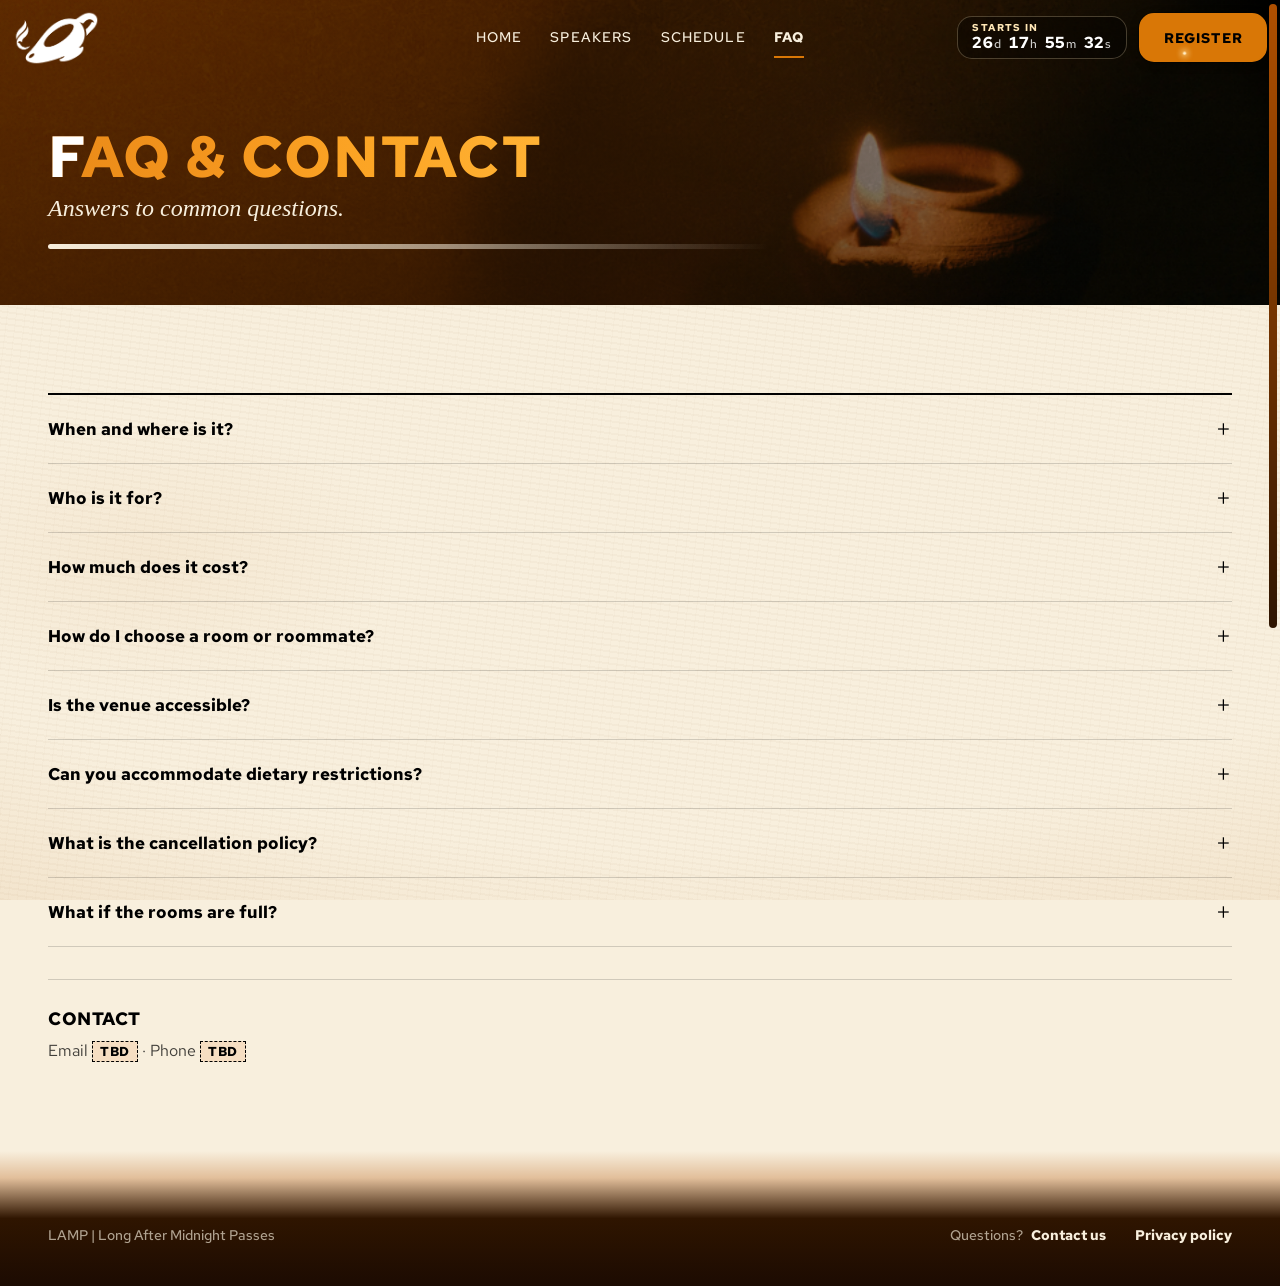
==== faq.html @ 58eb1aff "Title ignite: add burning edge and glow; remove parallax Co-Authored-By: Claude Sonnet 5.5 <noreply@" ====
<!doctype html>
<html lang="en">
<head>
  <meta charset="utf-8">
  <meta name="viewport" content="width=device-width, initial-scale=1">
  <meta name="color-scheme" content="light">
  <meta name="theme-color" content="#f8efdd">
  <link rel="icon" type="image/png" href="assets\logos\website-icon-white.png">
  <title>FAQ & Contact | LAMP</title>
  <meta name="description" content="Frequently asked questions and contact information for LAMP.">
  <link rel="preconnect" href="https://fonts.googleapis.com">
  <link rel="preconnect" href="https://fonts.gstatic.com" crossorigin>
  <link rel="stylesheet" href="https://fonts.googleapis.com/css2?family=IM+Fell+English:ital@1&family=Red+Hat+Text:wght@300;400;500;700&display=swap">
  <link rel="stylesheet" href="css/styles.css?v=52">
</head>
<body class="photo-top">
  <header class="site-header">
    <div class="wrap">
      <a class="brand" href="index.html"><img src="assets\logos\website-icon-white.png" alt="LAMP home" width="145" height="94"></a>
      <nav class="nav" aria-label="Main"><a href="index.html">Home</a><a href="speakers.html">Speakers</a><a href="schedule.html">Schedule</a><a href="faq.html" aria-current="page">FAQ</a><a class="cta" href="register.html">Register</a></nav>
    </div>
  </header>
  <main id="main">

    <div class="page-head"><div class="wrap">
      <h1><b>F</b>AQ &amp; Contact</h1>
      <p>Answers to common questions.</p>
    </div></div>
    <section class="section">
      <div class="wrap">
        <details class="faq"><summary>When and where is it?</summary><div class="answer"><p>Friday Jan 1 at 6:30 PM through Saturday Jan 2 at 2:30 PM, 2027, at Pleasantville Family Camp, 260 3rd St, Pleasantville, PA 16341.</p></div></details>
        <details class="faq"><summary>Who is it for?</summary><div class="answer"><p>Young adults ages 18&ndash;30.</p></div></details>
        <details class="faq"><summary>How much does it cost?</summary><div class="answer"><p>Registration is $20 and is non-refundable. Registration closes Dec 26. Room details <span class="tbd">TBD</span></p></div></details>
        <details class="faq"><summary>How do I choose a room or roommate?</summary><div class="answer"><p>Rooms at the camp are shared. Room and roommate details will be confirmed soon <span class="tbd">TBD</span></p></div></details>
        <details class="faq"><summary>Is the venue accessible?</summary><div class="answer"><p>Contact us before the event with any accessibility needs so we can plan ahead.</p></div></details>
        <details class="faq"><summary>Can you accommodate dietary restrictions?</summary><div class="answer"><p>Contact us with any dietary or allergy restrictions so we can plan meals. Details <span class="tbd">TBD</span></p></div></details>
        <details class="faq"><summary>What is the cancellation policy?</summary><div class="answer"><p>The $20 registration fee is non-refundable.</p></div></details>
        <details class="faq"><summary>What if the rooms are full?</summary><div class="answer"><p>Nearby hotels and other options will be listed here if we run out of rooms <span class="tbd">TBD</span></p></div></details>
        <div class="card" id="contact" style="margin-top:2rem">
          <h3>Contact</h3>
          <p>Email <span class="tbd">TBD</span> &middot; Phone <span class="tbd">TBD</span></p>
        </div>
      </div>
    </section>
  </main>
  <footer class="site-footer">
    <div class="wrap">
      <span>LAMP | Long After Midnight Passes</span>
      <span class="footer-links"><span>Questions? <a href="faq.html#contact">Contact us</a></span><a href="privacy.html">Privacy policy</a></span>
    </div>
  </footer>
<nav class="tabbar" aria-label="Quick links"><a href="index.html"><svg viewBox="0 0 24 24" width="24" height="24" fill="none" stroke="currentColor" stroke-width="2" stroke-linecap="round" stroke-linejoin="round" aria-hidden="true"><path d="M3 11l9-8 9 8M5 10v10h14V10"/></svg><span>Home</span></a><a href="speakers.html"><svg viewBox="0 0 24 24" width="24" height="24" fill="none" stroke="currentColor" stroke-width="2" stroke-linecap="round" stroke-linejoin="round" aria-hidden="true"><circle cx="12" cy="8" r="4"/><path d="M4 21c0-4 4-6 8-6s8 2 8 6"/></svg><span>Speakers</span></a><a href="schedule.html"><svg viewBox="0 0 24 24" width="24" height="24" fill="none" stroke="currentColor" stroke-width="2" stroke-linecap="round" stroke-linejoin="round" aria-hidden="true"><rect x="3" y="5" width="18" height="16" rx="3"/><path d="M3 10h18M8 3v4M16 3v4"/></svg><span>Schedule</span></a><a href="faq.html" aria-current="page"><svg viewBox="0 0 24 24" width="24" height="24" fill="none" stroke="currentColor" stroke-width="2" stroke-linecap="round" stroke-linejoin="round" aria-hidden="true"><circle cx="12" cy="12" r="9"/><path d="M9.5 9.5a2.5 2.5 0 115 .5c0 1.5-2.5 2-2.5 3.5M12 17v.01"/></svg><span>FAQ</span></a></nav>
  <script>
    /* The header is see-through over the photo at the top of the page, so header and top section share one background.
       Once you scroll past the photo, the header gets its own background back so the menu stays readable. */
    (function () {
      document.documentElement.classList.add("js");
      var header = document.querySelector(".site-header"), top = document.querySelector(".hero, .page-head");
      if (!header || !top) return;
      function update() { header.classList.toggle("is-solid", window.scrollY > top.offsetHeight - header.offsetHeight); }
      window.addEventListener("scroll", update, { passive: true });
      window.addEventListener("resize", update);
      update();
    })();
  </script>
  <script src="js/countdown.js"></script>
  <script src="js/effects.js"></script>
  <script src="js/scrollbar.js"></script>
  <script src="js/buttons.js"></script>
</body>
</html>
---- css/styles.css ----
/* LAMP: official brand colors (black, white, orange #E46600) on an old-world parchment background.
   Layout: full-width sections separated by thin divider lines; square corners (no rounded boxes).
   Fonts: Red Hat Text for everything; IM Fell English (italic) as the secondary accent font.
   Used by every page, including privacy.html. */
:root {
  color-scheme: light;
  --parchment: #f8efdd;                       /* base parchment color */
  --ink: #000000;
  --white: #ffffff;
  --orange: #D97706;                          /* official orange. With black text: 6.2:1. As text on parchment only at 24px+ */
  --soft: rgba(0, 0, 0, .74);                 /* secondary text */
  --rule: rgba(0, 0, 0, .16);                 /* divider lines */
  --band: rgba(196, 120, 40, .09);            /* slightly deeper parchment for alternate bands (texture shows through) */
  --glow: radial-gradient(130% 160% at 100% 0%, #ff9844 0%, #ff7c11 6%, #c65a01 24%, #954300 40%, #682f00 58%, #251101 78%, #000 100%);
  --max: 80rem;
  --gutter: clamp(16px, 4vw, 48px);
  --space: clamp(3rem, 7vw, 5.5rem);          /* vertical padding inside each section */
  --sans: "Red Hat Text", system-ui, -apple-system, "Segoe UI", Roboto, sans-serif;
  --serif: "IM Fell English", Georgia, "Times New Roman", serif;
}

* { box-sizing: border-box; }
html { scroll-behavior: smooth; background: var(--parchment); }

/* Old-world parchment: warm ivory, faint fibers, soft amber stains and darker edges. Pure CSS, no image file. */
body {
  margin: 0; color: var(--ink);
  font: 400 1rem/1.6 var(--sans);
  -webkit-text-size-adjust: 100%; overflow-x: hidden;
  background-color: var(--parchment);
  background-image:
    radial-gradient(120% 90% at 50% 40%, rgba(248, 239, 221, 0) 60%, rgba(196, 128, 52, .20) 100%),
    radial-gradient(35% 28% at 82% 18%, rgba(196, 120, 40, .07), transparent 70%),
    radial-gradient(28% 22% at 12% 62%, rgba(196, 120, 40, .06), transparent 70%),
    repeating-linear-gradient(8deg, rgba(120, 70, 20, .03) 0 2px, transparent 2px 6px),
    repeating-linear-gradient(97deg, rgba(120, 70, 20, .02) 0 1px, transparent 1px 9px);
}
@media (hover: hover) { body { background-attachment: fixed; } }

/* Scrollbar: minimal, rounded, dark-orange gradient. On computers js/scrollbar.js draws it floating over the page
   (transparent background) and the browser's own bar is hidden. Without that script, the browser bar below is styled instead.
   Phones keep their own thin overlay scrollbars. */
.lamp-scroll { scrollbar-width: none; }
.lamp-scroll::-webkit-scrollbar { display: none; }
.lamp-scrollbar {
  position: fixed; top: 4px; right: 3px; bottom: 4px; width: 8px; z-index: 70;
  opacity: .55; transition: opacity .3s, width .2s;
}
.lamp-scrollbar.is-active, .lamp-scrollbar:hover { opacity: 1; }
.lamp-scrollbar:hover, .lamp-scrollbar.is-dragging { width: 11px; }
.lamp-scrollbar-thumb {
  width: 100%; border-radius: 999px; cursor: grab;
  background: linear-gradient(180deg, #AF4F00 0%, #6F3200 55%, #2F1500 100%);
}
.lamp-scrollbar.is-dragging .lamp-scrollbar-thumb { cursor: grabbing; }

/* Fallback (no JavaScript): the browser's own bar, same look */
::-webkit-scrollbar { width: 10px; height: 10px; }
::-webkit-scrollbar-track { background: transparent; }
::-webkit-scrollbar-thumb {
  background: linear-gradient(180deg, #AF4F00 0%, #6F3200 55%, #2F1500 100%); border-radius: 999px;
  border: 2px solid transparent; background-clip: padding-box;
}
::-webkit-scrollbar-corner { background: transparent; }
@supports not selector(::-webkit-scrollbar) {
  html:not(.lamp-scroll) { scrollbar-width: thin; scrollbar-color: #6F3200 transparent; }
}
@media (prefers-reduced-motion: reduce) { .lamp-scrollbar { transition: none; } }

img { max-width: 100%; height: auto; display: block; }
a { color: var(--ink); text-decoration-color: var(--orange); text-decoration-thickness: 2px; text-underline-offset: 3px; }
a:hover { text-decoration-color: var(--ink); }
:focus-visible { outline: 3px solid var(--orange); outline-offset: 3px; }

/* Brand type: titles bold caps, secondary info light caps, body regular. Accent words use IM Fell English italic. */
h1, h2, h3 { font-weight: 700; text-transform: uppercase; letter-spacing: .03em; }
h1 em, h2 em, .accent {
  font-family: var(--serif); font-style: italic; font-weight: 400;
  text-transform: none; letter-spacing: 0; color: var(--orange);
}

.skip {
  position: absolute; left: -999px; top: 0; background: var(--orange); color: #000;
  padding: .6rem 1rem; z-index: 100; font-weight: 700;
}
.skip:focus { left: 0; }

/* One content width for every section; backgrounds and dividers run edge to edge */
.wrap { width: 100%; max-width: var(--max); margin: 0 auto; padding: 0 var(--gutter); }

/* Header: full-width bar with a divider underneath. It stays pinned to the top while the page scrolls. */
.site-header {
  position: sticky; top: 0; z-index: 50;
  background:
  radial-gradient(30% 55% at 100% 0%, rgba(255,166,92,.45) 0%, rgba(255,140,60,.15) 45%, rgba(255,140,60,0) 75%),
  linear-gradient(74deg, #000000 8%, #2F1500 22%, #6F3200 42%, #AF4F00 62%, #E46600 82%, #F07000 100%);
  -webkit-backdrop-filter: blur(8px); backdrop-filter: blur(8px);
 
}
.site-header .wrap {
  display: flex; flex-wrap: wrap; align-items: center; justify-content: space-between;
  gap: .5rem 1.5rem; padding-top: .6rem; padding-bottom: .6rem;
}
.brand { display: flex; align-items: center; text-decoration: none; }
.brand img { height: 56px; width: auto; color: var(--par); }
.nav { display: flex; flex-wrap: wrap; gap: .25rem 1.75rem; align-items: center; }
.nav a {
  color: var(--parchment); text-decoration: none; padding: .5rem 0;
  font-size: .9rem; font-weight: 500; letter-spacing: .08em; text-transform: uppercase;
  border-bottom: 2px solid transparent;
}
.nav a:hover { border-bottom-color: #ffe7b6; }
.nav a[aria-current="page"] { font-weight: 700; border-bottom-color: var(--orange); }
.nav a.cta {
  background: var(--orange); color: #000; font-weight: 700; padding: .7rem 1.4rem;
  border: 2px solid var(--orange); margin-left: .25rem; border-radius: 15px;
  box-shadow: 0 0 0 1px rgba(0, 0, 0, .35), 0 2px 10px rgba(0, 0, 0, .3);   /* keeps the orange crisp on the orange header */
}
.nav a.cta:hover { background: #000; border-color: var(--orange); color: #fff; }

/* Header layout on tablets and computers: logo on the left, page links centered, Register on the right */
@media (min-width: 40.01rem) {
  .site-header .wrap { display: grid; grid-template-columns: 1fr repeat(4, auto) 1fr; column-gap: 1.75rem; align-items: center; }
  .site-header .nav { display: contents; }
  /* the header bar spans the full screen width, so the logo and Register sit close to the screen edges */
  .site-header .wrap { max-width: none; padding-left: clamp(10px, 1vw, 16px); padding-right: clamp(10px, 1vw, 16px); }
  .site-header .brand { grid-column: 1; justify-self: start; }
  .site-header .nav a.cta { grid-column: 6; justify-self: end; margin-left: 0; }
}

/* Every block on the page is a full-width band; a thin line divides one from the next */
main > * + * { border-top: 1px solid var(--rule); }

/* Home hero: text on the left; the right half is a slanted black-to-orange panel with the white LAMP logo
   and a faint, oversized lamp watermark behind it */
.hero {
  background:
  radial-gradient(30% 55% at 100% 0%, rgba(255,166,92,.45) 0%, rgba(255,140,60,.15) 45%, rgba(255,140,60,0) 75%),
  linear-gradient(74deg, #000000 8%, #2F1500 22%, #6F3200 42%, #AF4F00 62%, #E46600 82%, #F07000 100%);
  position: relative; overflow: hidden; isolation: isolate;
}
/* Film grain over the whole hero, letters included (drawn in code, no image file) */
.hero::after {
  content: ""; position: absolute; inset: 0; z-index: 2; pointer-events: none;
  opacity: .25; mix-blend-mode: overlay;
  background-image: url("data:image/svg+xml,%3Csvg xmlns='http://www.w3.org/2000/svg' width='160' height='160'%3E%3Cfilter id='n'%3E%3CfeTurbulence type='fractalNoise' baseFrequency='.9' numOctaves='2' stitchTiles='stitch'/%3E%3C/filter%3E%3Crect width='100%25' height='100%25' filter='url(%23n)'/%3E%3C/svg%3E");
}
.hero .wrap {
  display: flex; flex-wrap: wrap; align-items: center; gap: 2.5rem 4rem;
  padding-top: clamp(3rem, 8vw, 6rem); padding-bottom: clamp(3rem, 8vw, 6rem);
  min-height: clamp(30rem, 44vw, 38rem);
}
.hero-text { flex: 0 1 calc(50% - 3rem); position: relative; z-index: 1; }
.hero-art {
  position: absolute; top: 0; right: 0; bottom: 0; width: 100%; overflow: hidden;
  display: flex; align-items: center; justify-content: center;
  background:
  radial-gradient(30% 55% at 100% 0%, rgba(255,166,92,.45) 0%, rgba(255,140,60,.15) 45%, rgba(255,140,60,0) 75%),
  linear-gradient(74deg, #000000 8%, #2F1500 22%, #6F3200 42%, #AF4F00 62%, #E46600 82%, #F07000 100%);
  padding: 0 clamp(1.5rem, 5vw, 5rem) 0 52%;   /* logo sits in the right half, clear of the title */
}
.hero-art::before {
  content: ""; position: absolute; right: -45%; top: -50%; width: 95%; height: 149%;
  background: url(../assets/brand/lamp-logo-white-cutout.png) no-repeat 0% 50% / auto 100%;
  opacity: .07; pointer-events: none;
}
.hero-art img { position: relative; width: 100%; max-width: 560px; }
@media (max-width: 52rem) {
  .hero .wrap { min-height: 0; padding-top: 0; }
  .hero-text { flex: 1 1 100%; }
  .hero-art {
    position: relative; order: -1; min-height: 15rem;
    margin: 0 calc(-1 * var(--gutter)); width: calc(100% + 2 * var(--gutter));
    clip-path: none; padding: 1.5rem 6%;   /* phones: straight edges, no slant */
    background: transparent;               /* the hero itself carries the gradient */
  }
  .hero-art img { width: 92%; }
}

.eyebrow {
  display: inline-block; margin: 0 0 1rem;
  font-family: var(--serif); font-style: italic; font-size: 1.25rem; color: var(--parchment);
}
.hero h1 { font-size: clamp(2.4rem, 6.5vw, 4.6rem); line-height: 1; letter-spacing: .02em; margin: 0; }

/* Stacked LAMP title: white first letters spell LAMP, the rest of each word glows amber */
.hero h1.lamp-stack {
  font-size: clamp(2.35rem, 5.2vw, 4.6rem); line-height: 1.05; letter-spacing: .01em;
  width: max-content; max-width: 100%;
  background: linear-gradient(90deg, #ea8a18 0%, #f4961e 35%, #fca525 65%, #ffb234 100%);
  -webkit-background-clip: text; background-clip: text;
  color: transparent; -webkit-text-fill-color: transparent;
}
.hero h1.lamp-stack span { display: block; }
.hero h1.lamp-stack b { font-weight: 700; color: #fff; -webkit-text-fill-color: #fff; }
.hero h1 em { display: block; font-size: 1.15em; line-height: .95; margin-top: .1em; }
.hero .Additional-Text {color: var(--parchment); font-weight: 700; margin: 0; letter-spacing: .14em; text-transform: uppercase; padding-top: 5px;}
.hero .dates, .hero .place { margin: 0; letter-spacing: .14em; text-transform: uppercase; }
.hero .dates { color: var(--parchment); font-size: clamp(1rem, 2.5vw, 1.25rem); margin-top: 1.5rem; font-weight: 500; }
.hero .place { color: var(--parchment); font-size: clamp(.9rem, 2.5vw, 1.05rem); margin-top: .2rem; font-weight: 300; }
.hero-actions { margin-top: 2rem; display: flex; flex-wrap: wrap; gap: .85rem; }

/* Inner page titles: a full-width band with a short black-to-orange brand bar */
.page-head { background: var(--band); }
.page-head .wrap { padding-top: clamp(2.5rem, 6vw, 4.5rem); padding-bottom: clamp(2.5rem, 6vw, 4rem); }
.page-head .wrap::after {
  content: ""; display: block; width: 45rem; max-width: 100%; height: 5px; margin-top: 1.25rem;
  background: linear-gradient(90deg, var(--parchment) 0%, rgba(248, 239, 221, .55) 55%, rgba(248, 239, 221, 0) 100%); border-radius: 15px;
}
.page-head h1 { font-size: clamp(2.2rem, 6vw, 3.6rem); margin: 0 0 .4rem; line-height: 1; }
.page-head p { margin: 0; max-width: 42rem; font-family: var(--serif); font-style: italic; font-size: clamp(1.2rem, 2.5vw, 1.5rem); line-height: 1.35; }

/* Buttons: square corners */
.btn {
  display: inline-flex; align-items: center; justify-content: center; min-height: 50px;
  text-decoration: none; font-weight: 700; padding: .75rem 1.75rem;
  border: 2px solid var(--orange); background: var(--orange); color: #000;
  font-size: .95rem; letter-spacing: .1em; text-transform: uppercase; cursor: pointer; border-radius: 15px;
}
.btn:hover { background: #000; border-color: #000; color: #fff; }
.btn.ghost { background: #efe2c8; border-color: #efe2c8; color: black; }
.btn.ghost:hover { background: black; color: var(--parchment); border-color: black; }

/* Sections */
.section .wrap { padding-top: var(--space); padding-bottom: var(--space); }
.section.alt { background: var(--band); }
.section h2 { font-size: clamp(1.6rem, 3.8vw, 2.4rem); line-height: 1.05; margin: 0 0 .75rem; }
.lead { font-size: 1.12rem; color: var(--soft); max-width: 42rem; margin: 0 0 2.25rem; }

/* Grids: no boxes, just columns split by divider lines */
.grid { display: grid; gap: 0; border-top: 1px solid var(--rule); border-bottom: 1px solid var(--rule); }
.grid > .card { padding: 1.75rem 0; }
.grid > .card + .card { border-top: 1px solid var(--rule); }
@media (min-width: 40rem) {
  .grid.two { grid-template-columns: repeat(2, 1fr); }
  .grid.two > .card { padding: 2rem 2.5rem 2rem 0; }
  .grid.two > .card:nth-child(2n) { padding: 2rem 0 2rem 2.5rem; border-left: 1px solid var(--rule); }
  .grid.two > .card + .card { border-top: 0; }
  .grid.two > .card:nth-child(n+3) { border-top: 1px solid var(--rule); }
}
@media (min-width: 52rem) {
  .grid.three { grid-template-columns: repeat(3, 1fr); }
  .grid.three > .card { padding: 2rem 2.25rem; }
  .grid.three > .card:first-child { padding-left: 0; }
  .grid.three > .card:last-child { padding-right: 0; }
  .grid.three > .card + .card { border-top: 0; border-left: 1px solid var(--rule); }
}

/* "Card" content blocks: plain text on the parchment, no box */
.card { background: none; }
.card h3 { font-size: 1.15rem; margin: 0 0 .5rem; line-height: 1.15; }
.card p { margin: 0 0 .75rem; color: var(--soft); }
.card p:last-child { margin-bottom: 0; }
.date-card .sub { font-family: var(--serif); font-style: italic; color: var(--ink); margin: 0 0 .25rem; font-size: 1.25rem; }
.date-card .big { font-size: clamp(1.6rem, 3.5vw, 2.2rem); font-weight: 700; line-height: 1.1; margin: 0; color: var(--ink); text-transform: uppercase; letter-spacing: .03em; }
#contact.card { border-top: 1px solid var(--rule); padding-top: 1.75rem; }

/* Placeholder marking: delete these as real details arrive */
.tbd {
  display: inline-block; background: rgba(228, 102, 0, .12); color: #000; border: 1px dashed #000;
  padding: 0 .45rem; font-size: .8em; font-weight: 700; line-height: 1.5;
  vertical-align: baseline; font-family: var(--sans); font-style: normal; letter-spacing: .04em; text-transform: uppercase;
}
.draft-banner .tbd { background: rgba(255, 255, 255, .35); }
.placeholder { border: 2px dashed var(--orange); background: rgba(228, 102, 0, .06); padding: 1.75rem; }
.placeholder h2 { font-size: 1.4rem; }

/* Speakers page: photo beside the bio, each speaker split by a divider */
.speaker { display: grid; align-items: start; padding: 0; }
.speaker + .speaker { border-top: 1px solid var(--rule); margin-top: 2.5rem; padding-top: 2.5rem; }
.speaker .photo { width: 100%; aspect-ratio: 3 / 4; max-height: 28rem; object-fit: cover; object-position: top; border-radius: 15px;}
.speaker > div { padding: 1.4rem 0 0; }
.speaker h2 { margin: 0; font-size: clamp(1.5rem, 3vw, 2rem); }
.speaker .role { font-family: var(--serif); font-style: italic; color: var(--ink); font-size: 1.2rem; line-height: 1.35; margin: .35rem 0 1rem; }
.speaker p { color: var(--soft); max-width: 50rem; }
@media (min-width: 44rem) {
  .speaker { grid-template-columns: 17rem 1fr; column-gap: 3rem; }
  .speaker .photo { aspect-ratio: 3 / 4; max-height: none; }
  .speaker > div { padding: .25rem 0 0; }
}

/* Home speaker tiles: photo, then name and role, no box */
.grid.tiles { grid-template-columns: repeat(3, 1fr); gap: .9rem; border: 0; }
.speaker-tile { display: block; text-decoration: none; color: var(--ink); }
.speaker-tile img { width: 100%; aspect-ratio: 3 / 4; object-fit: cover; object-position: top; margin-bottom: .9rem; border-radius: 15px;}
.speaker-tile strong { display: block; font-weight: 700; text-transform: uppercase; letter-spacing: .03em; font-size: .85rem; line-height: 1.2; padding-top: .7rem; border-top: 2px solid var(--ink); }
.speaker-tile span { display: block; font-family: var(--serif); font-style: italic; color: var(--soft); font-size: .95rem; line-height: 1.3; padding-top: .2rem; }
.speaker-tile:hover strong { text-decoration: underline; text-decoration-color: var(--orange); text-decoration-thickness: 2px; text-underline-offset: 3px; }
@media (min-width: 40rem) {
  .grid.tiles { grid-template-columns: repeat(3, minmax(0, 21rem)); justify-content: center; gap: clamp(1.5rem, 4vw, 3.5rem); }
  .speaker-tile strong { font-size: 1.1rem; }
  .speaker-tile span { font-size: 1.15rem; }
}
.center { text-align: center; }
.lead.center { margin-left: auto; margin-right: auto; }

/* Schedule: rows split by dividers */
.day { margin-bottom: 3rem; }
.day:last-child { margin-bottom: 0; }
.day h2 { margin-bottom: 1rem; font-size: clamp(1.4rem, 4vw, 2rem); }
.slots { list-style: none; margin: 0; padding: 0; border-top: 2px solid var(--ink); border-bottom: 1px solid var(--rule); }
.slots li { display: grid; gap: .15rem; padding: 1.1rem 0; border-top: 1px solid var(--rule); }
.slots li:first-child { border-top: 0; }
.slots time { font-weight: 700; color: var(--ink); }
.slots .what { font-weight: 700; }
.slots .desc { color: var(--soft); font-size: .975rem; }
@media (min-width: 40rem) { .slots li { grid-template-columns: 10rem 1fr; column-gap: 2rem; } .slots time { grid-row: 1 / span 2; } }

/* Lists / FAQ */
.checks { list-style: none; padding: 0; margin: 0; display: grid; gap: .8rem; max-width: 44rem; }
.checks li { padding-left: 2rem; position: relative; }
.checks li::before {
  content: ""; position: absolute; left: 0; top: .3em; width: 1.2rem; height: 1.2rem;
  border-radius: 50%; background: var(--orange);
}
.checks li::after {
  content: ""; position: absolute; left: .4rem; top: .5em; width: .45rem; height: .25rem;
  border-left: 2px solid #000; border-bottom: 2px solid #000; transform: rotate(-45deg);
}

details.faq { border-bottom: 1px solid var(--rule); }
details.faq:first-of-type { border-top: 2px solid var(--ink); }
details.faq summary {
  cursor: pointer; padding: 1.25rem 0; font-weight: 700; font-size: 1.05rem; list-style: none;
  display: flex; justify-content: space-between; align-items: center; gap: 1rem;
}
details.faq summary::-webkit-details-marker { display: none; }
details.faq summary::after { content: "+"; flex: 0 0 auto; font-size: 1.75rem; font-weight: 300; line-height: 1; color: var(--ink); }
details.faq[open] summary::after { content: "\2212"; }
details.faq summary:hover { text-decoration: underline; text-decoration-color: var(--orange); text-decoration-thickness: 2px; text-underline-offset: 4px; }
details.faq .answer { padding: 0 0 1.25rem; color: var(--soft); max-width: 46rem; }
details.faq .answer p { margin: 0 0 .6rem; }

.form-frame { width: 100%; min-height: 70rem; border: 1px solid var(--rule); background: #fff; }

/* Privacy policy: readable long-form text */
.prose > * { max-width: 46rem; }
.prose h2 { font-size: clamp(1.15rem, 2.5vw, 1.35rem); margin: 2.5rem 0 .6rem; padding-top: 2.5rem; border-top: 1px solid var(--rule); }
.prose p, .prose li { color: var(--soft); }
.prose ul { padding-left: 1.25rem; margin: 0 0 1rem; }
.prose li { margin-bottom: .35rem; }
.prose .updated { font-family: var(--serif); font-style: italic; color: var(--ink); font-size: 1.15rem; }

/* Call-to-action band ("Ready to join us?"): the parchment fades into night, deep lamplight brown */
.cta-band {
  background: linear-gradient(180deg, rgba(248, 239, 221, 0) 0%, rgba(175, 79, 0, .35) 16%, #2F1500 42%, #1c0b02 100%);
  color: #fff; text-align: center;
}
main > .cta-band { border-top: 0; }
.cta-band .wrap { padding-top: clamp(6rem, 12vw, 9rem); padding-bottom: clamp(3.5rem, 8vw, 6rem); }
.cta-band h2 { margin: 0 0 .5rem; font-size: clamp(1.8rem, 4.5vw, 3rem); line-height: 1.05; }
.cta-band p { margin: 0 auto 1.75rem; max-width: 36rem; color: #F8EFDD; font-family: var(--serif); font-style: italic; font-size: 1.4rem; line-height: 1.35; }
.cta-band .btn { background: var(--orange); border-color: var(--orange); color: #000; }
.cta-band .btn:hover { background: #fff; border-color: #fff; color: #000; }

/* Footer: the night continues. On pages without the band above, the footer does its own short fade from the parchment */
.site-footer {
  position: relative; color: rgba(248, 239, 221, .65); font-size: .9rem; font-weight: 500;
  padding: 4.5rem 0 2.5rem;
  background: linear-gradient(180deg, rgba(248, 239, 221, 0) 0%, rgba(175, 79, 0, .3) 20%, #2F1500 50%, #1c0b02 100%);
}
body:has(.cta-band) .site-footer { background: #1c0b02; padding-top: 2.25rem; }
body:has(.cta-band) .site-footer::before {   /* faint line between the band and the footer, fading out at both ends */
  content: ""; position: absolute; top: 0; left: 0; right: 0; height: 1px;
  background: linear-gradient(90deg, rgba(248, 239, 221, 0), rgba(248, 239, 221, .18), rgba(248, 239, 221, 0));
}
.site-footer a { color: #F8EFDD; font-weight: 700; text-decoration: none; padding-left: 5px; }
.site-footer a:hover { color: var(--orange); }
.site-footer .wrap { display: flex; flex-wrap: wrap; justify-content: space-between; align-items: center; gap: .5rem 2rem; }
.footer-links { display: flex; flex-wrap: wrap; gap: .5rem 1.5rem; }

@media (prefers-reduced-motion: reduce) { html { scroll-behavior: auto; } }

/* ---- Phones ---- */
section[id], [id].card, details.faq, [id] { scroll-margin-top: 6.5rem; }  /* keeps jump-link targets below the pinned header */
.site-footer { padding-bottom: calc(2.5rem + env(safe-area-inset-bottom)); }
.tabbar { display: none; }

@media (max-width: 40rem) {
  .draft-banner { font-size: .75rem; padding: .35rem 12px; line-height: 1.3; }

  /* Top bar: LAMP icon + Register only. Page links live in the bottom tab bar. */
  .brand { flex: 1 1 auto; }
  .brand img { height: 46px; }
  .nav { display: contents; }
  .nav a:not(.cta) { display: none; }
  .nav a.cta { flex: 0 0 auto; padding: .7rem 1.25rem; }

  .hero-art { order: -1; }

  body { padding-bottom: calc(4.5rem + env(safe-area-inset-bottom)); }
  .tabbar {
    display: flex; position: fixed; z-index: 60; left: 0; right: 0; bottom: 0;
    background: var(--parchment); border-top: 1px solid var(--rule);
    padding: .3rem .3rem calc(.3rem + env(safe-area-inset-bottom));
  }
  .tabbar a {
    flex: 1 1 0; display: flex; flex-direction: column; align-items: center; justify-content: center; gap: 2px;
    min-height: 56px; color: var(--ink); text-decoration: none; font-size: .72rem; font-weight: 500;
    letter-spacing: .06em; text-transform: uppercase;
  }
  .tabbar a[aria-current="page"] { background: var(--orange); color: #000; font-weight: 700; }

  .btn { min-height: 52px; }
  .speaker-tile span { font-size: .85rem; }
}

/* ---- Hero photo background: the clay oil lamp (assets/images/lamp-background.png) ----
   Desktop: the photo fills the hero, the lamp shows on the left, and the stacked title sits on the right,
   over a soft darkening so the amber letters stay readable. Phones: the photo sits above the title. */
.hero { background: linear-gradient(180deg, #1c0b02 0%, #2e1505 100%); }
.hero::after { opacity: .15; }
.hero .wrap { justify-content: flex-start; }   /* title and buttons on the left */
.hero-art {
  background: #1c0b02 url(../assets/images/lamp-background.png) 28% 50% / cover no-repeat;
  padding: 0;
  transform: scaleX(-1);   /* shows the photo mirrored, so the lamp sits on the right and the text on the left (the file is unchanged) */
}
.hero-art::before {   /* darkens the right side behind the title; the lamp stays bright */
  content: ""; inset: 0; top: 0; right: 0; width: auto; height: auto; opacity: 1;
  background: linear-gradient(90deg, rgba(20, 8, 1, 0) 30%, rgba(20, 8, 1, .55) 55%, rgba(20, 8, 1, .62) 100%);
}
.hero-art img { display: none; }   /* the photo and the stacked title replace the logo here */
.hero .tbd { color: #fff; border-color: #fff; background: rgba(0, 0, 0, .3); }
@media (max-width: 52rem) {
  .hero .wrap { justify-content: flex-start; }
  .hero-art { min-height: 16rem; background: #1c0b02 url(../assets/images/lamp-background.png) 22% 60% / cover no-repeat; }
  .hero-art::before { background: linear-gradient(180deg, rgba(20, 8, 1, 0) 60%, rgba(28, 11, 2, 1) 100%); }
}

/* ---- One background for the header and the top section (home hero and the page titles on every other page) ----
   The header floats over the hero photo (see-through) and gets its gradient back once you scroll past the photo.
   Without JavaScript it simply keeps its gradient. */
.photo-top .site-header { position: fixed; top: 0; left: 0; right: 0; transition: background-color .3s, border-color .3s; }
.js .photo-top .site-header:not(.is-solid) {
  background: transparent; border-bottom-color: transparent;
  -webkit-backdrop-filter: none; backdrop-filter: none;
}
/* Header after you scroll past the top photo: deep lamplight brown that fades away to transparent just below it */
.js .photo-top .site-header.is-solid {
  background: linear-gradient(180deg, rgba(28, 11, 2, .97) 0%, rgba(28, 11, 2, .88) 100%);
  -webkit-backdrop-filter: blur(8px); backdrop-filter: blur(8px);   /* softens anything passing behind the bar */
}
.photo-top .site-header::after {   /* the fade under the bar */
  content: ""; position: absolute; left: 0; right: 0; top: 100%; height: 1.25rem; pointer-events: none;
  background: linear-gradient(180deg, rgba(28, 11, 2, .5) 0%, rgba(28, 11, 2, .15) 45%, rgba(28, 11, 2, 0) 100%);
  opacity: 0; transition: opacity .3s;
}
.js .photo-top .site-header.is-solid::after { opacity: 1; }
.home .hero .wrap {   /* room for the floating header, then a compact hero */
  padding-top: calc(5rem + clamp(.5rem, 1.5vw, 1rem)); padding-bottom: clamp(1.5rem, 3.5vw, 2.5rem);
  min-height: clamp(20rem, 30vw, 27rem);
}
.home .hero .eyebrow { margin-bottom: .6rem; }
.home .hero .dates { margin-top: 1rem; }
.home .hero-actions { margin-top: 1.4rem; }
@media (max-width: 52rem) {
  .home .hero .wrap { padding-top: 0; }
  .home .hero .wrap { padding-bottom: 1.5rem; }
  .home .hero-art { min-height: 12.5rem; background-position: 22% 70%; }   /* photo reaches up behind the header */
}

/* ---- Page titles on the other pages: same look as the home hero ----
   The lamp photo (mirrored so the lamp sits on the right), darkened behind the text, with the header floating over it.
   The title's first letter is white and the rest glows amber, like the stacked LAMP title. */
.photo-top .page-head { position: relative; overflow: hidden; isolation: isolate; background: #1c0b02; color: #F8EFDD; }
.photo-top .page-head::before {
  content: ""; position: absolute; inset: 0; z-index: -2;
  background: url(../assets/images/lamp-background.png) 28% 55% / cover no-repeat;
  transform: scaleX(-1);
}
.photo-top .page-head::after {
  content: ""; position: absolute; inset: 0; z-index: -1; pointer-events: none;
  background: linear-gradient(90deg, rgba(20, 8, 1, .66) 0%, rgba(20, 8, 1, .58) 45%, rgba(20, 8, 1, .1) 75%, rgba(20, 8, 1, 0) 100%);
}
.photo-top .page-head .wrap { padding-top: calc(5rem + clamp(1.5rem, 4vw, 3rem)); padding-bottom: clamp(2rem, 5vw, 3.5rem); }
.photo-top .page-head h1 {
  width: max-content; max-width: 100%;
  background: linear-gradient(90deg, #ea8a18 0%, #f4961e 35%, #fca525 65%, #ffb234 100%);
  -webkit-background-clip: text; background-clip: text; color: transparent; -webkit-text-fill-color: transparent;
}
.photo-top .page-head h1 b { font-weight: inherit; color: #fff; -webkit-text-fill-color: #fff; }   /* white first letter */
.photo-top .page-head p { color: #F8EFDD; }
.photo-top main > .section:first-of-type, .photo-top .page-head + .section { border-top: 0; }
@media (max-width: 40rem) {
  .photo-top .page-head .wrap { padding-top: calc(4.5rem + 1.5rem); }
  .photo-top .page-head::after { background: linear-gradient(90deg, rgba(20, 8, 1, .7) 0%, rgba(20, 8, 1, .55) 60%, rgba(20, 8, 1, .2) 100%); }
}

/* ---- Candle light over the hero photo (an extra animation layer; nothing else changes) ----
   The script at the bottom of index.html adds this layer inside .hero: it sits over the photo and under the text,
   and moves a warm candle glow slowly across the image. Hidden for reduced motion. */
.hero-candle { position: absolute; inset: 0; z-index: 0; pointer-events: none; overflow: hidden; }
.hero-candle span {
  position: absolute; left: 0; top: 0; width: 34rem; height: 34rem; margin: -17rem 0 0 -17rem;
  border-radius: 50%; will-change: transform, opacity; opacity: 0; mix-blend-mode: screen;
  background:
    radial-gradient(circle, rgba(255, 226, 170, .42) 0%, rgba(255, 190, 110, .26) 8%, rgba(255, 155, 65, .13) 22%, rgba(255, 130, 40, .05) 40%, rgba(255, 120, 30, 0) 60%),
    radial-gradient(circle, rgba(255, 140, 50, .1) 0%, rgba(255, 120, 30, .04) 45%, rgba(255, 110, 20, 0) 70%);
}
@media (prefers-reduced-motion: reduce) { .hero-candle { display: none; } }

/* ---- Countdown next to the header Register button (added by js/countdown.js) ---- */
.nav-end { display: flex; align-items: center; gap: .75rem; }
.countdown {
  display: flex; flex-direction: column; justify-content: center; line-height: 1.1;
  padding: .4rem .9rem; border-radius: 15px; color: #fff;
  background: rgba(0, 0, 0, .38); border: 1px solid rgba(255, 231, 182, .25);
}
.countdown-label { font-size: .62rem; font-weight: 700; letter-spacing: .14em; text-transform: uppercase; color: #ffe7b6; }
.countdown-time { display: flex; gap: .45rem; font-size: 1rem; font-weight: 700; font-variant-numeric: tabular-nums; letter-spacing: .02em; }
.countdown-time b { font-weight: 700; }
.countdown-time i { font-style: normal; font-weight: 500; font-size: .72em; margin-left: 1px; opacity: .8; }
.countdown.is-live .countdown-time { font-size: .9rem; letter-spacing: .06em; text-transform: uppercase; }
@media (min-width: 40.01rem) { .site-header .nav-end { grid-column: 6; justify-self: end; } }
@media (max-width: 40rem) {
  .site-header .wrap { flex-wrap: nowrap; }
  .nav-end { gap: .4rem; flex: 0 0 auto; }
  .site-header .brand { flex-shrink: 0; }
  .nav-end .cta { padding: .7rem 1rem; }
  .countdown { padding: .35rem .55rem; }
  .countdown-time { font-size: .85rem; gap: .3rem; }
  .countdown-label { display: none; }
  .countdown-s { display: none; }      /* phones: days, hours, minutes only */
}
@media (max-width: 22.5rem) { .countdown-time span:nth-child(3) { display: none; } }   /* very small phones: days and hours */

/* ---- Ember drift on the header Register and the hero buttons (added by js/buttons.js) ---- */
.has-embers { position: relative; }
.ember {
  position: absolute; top: 2px; width: 4px; height: 4px; border-radius: 50%; pointer-events: none; z-index: 3;
  background: radial-gradient(circle, #fff3c4 0%, #ffb648 45%, #ff7a12 100%);
  box-shadow: 0 0 6px 2px rgba(255, 140, 40, .65);
}
.site-header .ember {   /* lighter embers so they show against the orange button */
  background: radial-gradient(circle, #fff 0%, #ffe9b8 40%, #ffb04a 100%);
  box-shadow: 0 0 6px 2px rgba(255, 225, 160, .75);
}

/* Per-photo focal points so faces stay in frame (the photo files themselves are unchanged) */
img[src$="katie.jpg"] { object-position: 50% 15% !important; }
img[src$="seth.jpg"] { object-position: 50% 68% !important; }
img[src$="samantha.jpg"] { object-position: 50% 12% !important; }
@media (max-width: 40rem) {
  .speaker .photo { aspect-ratio: 4 / 5; max-height: 26rem; }
}
/* ---- Effects (js/effects.js and js/countdown.js) ---- */
.slots li.is-now { background: rgba(228, 102, 0, .12); box-shadow: inset 4px 0 0 var(--orange); padding-left: .9rem; }
.now-badge { display: inline-block; margin-left: .6rem; padding: .1rem .5rem; border-radius: 99px; background: var(--orange); color: #fff; font-size: .7rem; font-weight: 700; letter-spacing: .05em; text-transform: uppercase; vertical-align: middle; }

/* ---- Title light-up: the big titles start dim and ignite left to right once on load ---- */
@keyframes ignite { from { -webkit-mask-position: 100% 0; mask-position: 100% 0; background-position: 100% 0, 0 0; filter: drop-shadow(0 0 14px rgba(255, 130, 20, .9)); } to { -webkit-mask-position: 0 0; mask-position: 0 0; background-position: 0 0, 0 0; filter: drop-shadow(0 0 0 rgba(255, 130, 20, 0)); } }
.page-head h1, .hero h1.lamp-stack {
  -webkit-mask-image: linear-gradient(90deg, #000 40%, rgba(0, 0, 0, .25) 60%); mask-image: linear-gradient(90deg, #000 40%, rgba(0, 0, 0, .25) 60%);
  -webkit-mask-size: 250% 100%; mask-size: 250% 100%; -webkit-mask-repeat: no-repeat; mask-repeat: no-repeat;
  -webkit-mask-position: 0 0; mask-position: 0 0;
  /* a white-hot edge rides along the front of the glow, so the title looks like it is burning across */
  background-image: linear-gradient(90deg, transparent 43%, rgba(255, 244, 205, .95) 49%, rgba(255, 190, 90, .9) 51.5%, transparent 58%), linear-gradient(90deg, #ea8a18 0%, #f4961e 35%, #fca525 65%, #ffb234 100%);
  background-size: 250% 100%, 100% 100%; background-repeat: no-repeat;
  animation: ignite 2.2s cubic-bezier(.4, .1, .3, 1) .25s both;
}
@media (prefers-reduced-motion: reduce) { .page-head h1, .hero h1.lamp-stack { animation: none; } }
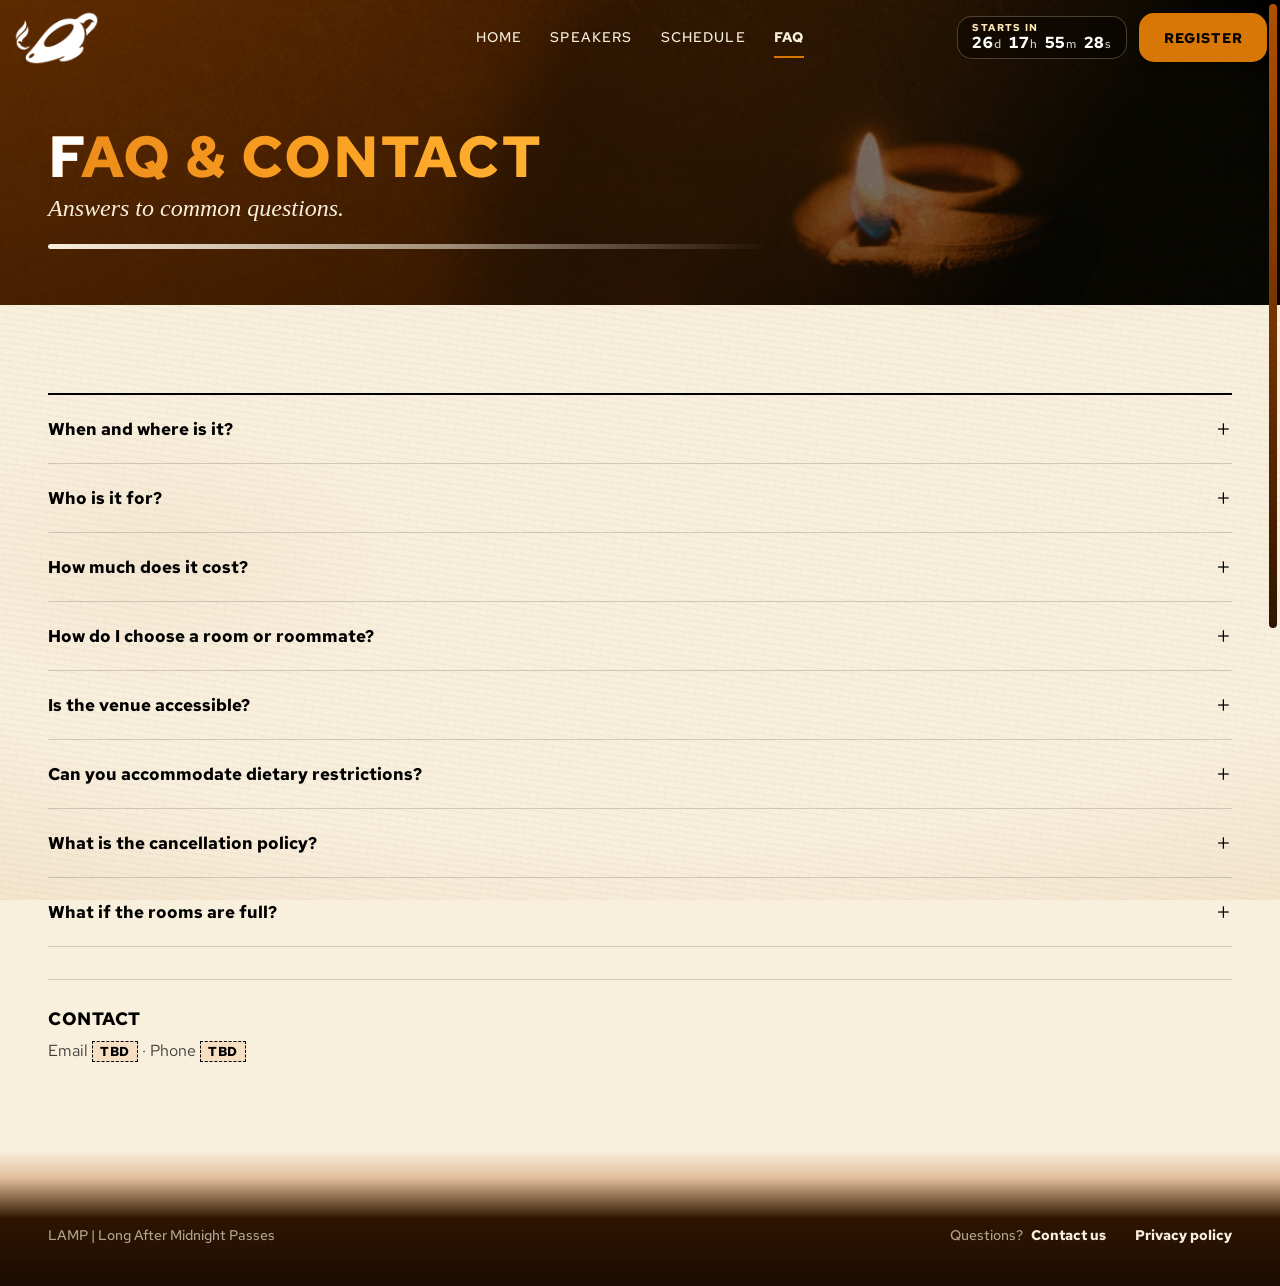
==== commit 091b60a2: "Fix boxy outline on title ignite Co-Authored-By: Claude Sonnet 5.5 <noreply@anthropic.com> Claude-Se" ====
--- a/faq.html
+++ b/faq.html
@@ -11,7 +11,7 @@
   <link rel="preconnect" href="https://fonts.googleapis.com">
   <link rel="preconnect" href="https://fonts.gstatic.com" crossorigin>
   <link rel="stylesheet" href="https://fonts.googleapis.com/css2?family=IM+Fell+English:ital@1&family=Red+Hat+Text:wght@300;400;500;700&display=swap">
-  <link rel="stylesheet" href="css/styles.css?v=52">
+  <link rel="stylesheet" href="css/styles.css?v=53">
 </head>
 <body class="photo-top">
   <header class="site-header">
--- a/css/styles.css
+++ b/css/styles.css
@@ -558,5 +558,9 @@
   background-image: linear-gradient(90deg, transparent 43%, rgba(255, 244, 205, .95) 49%, rgba(255, 190, 90, .9) 51.5%, transparent 58%), linear-gradient(90deg, #ea8a18 0%, #f4961e 35%, #fca525 65%, #ffb234 100%);
   background-size: 250% 100%, 100% 100%; background-repeat: no-repeat;
   animation: ignite 2.2s cubic-bezier(.4, .1, .3, 1) .25s both;
-}
+  /* padding gives the glow room inside the mask, so it is not cut off in a box; the margins cancel the padding out */
+  padding: 22px; margin: -22px -22px calc(.4rem - 22px) -22px;
+  background-origin: content-box; background-clip: text; -webkit-background-clip: text;
+}
+.hero h1.lamp-stack { margin-bottom: -22px; }
 @media (prefers-reduced-motion: reduce) { .page-head h1, .hero h1.lamp-stack { animation: none; } }
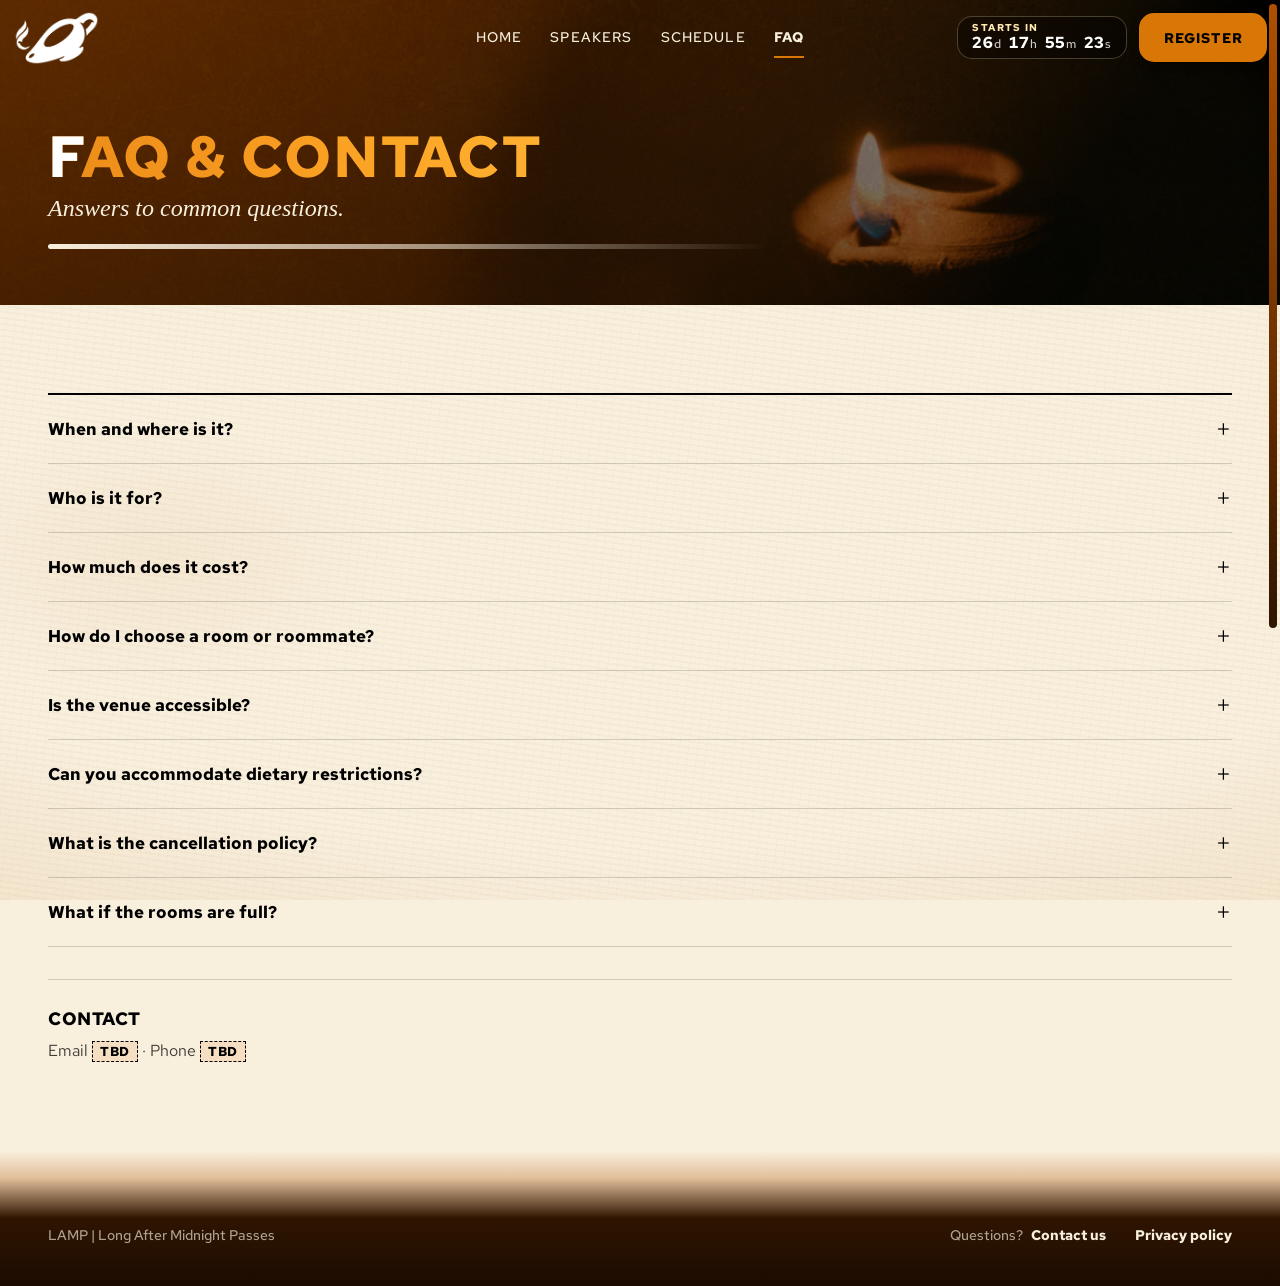
==== commit 2bd5e27e: "Title burn: slower, flickering fire glow with red-orange edge Co-Authored-By: Claude Sonnet 5.5 <nor" ====
--- a/faq.html
+++ b/faq.html
@@ -11,7 +11,7 @@
   <link rel="preconnect" href="https://fonts.googleapis.com">
   <link rel="preconnect" href="https://fonts.gstatic.com" crossorigin>
   <link rel="stylesheet" href="https://fonts.googleapis.com/css2?family=IM+Fell+English:ital@1&family=Red+Hat+Text:wght@300;400;500;700&display=swap">
-  <link rel="stylesheet" href="css/styles.css?v=53">
+  <link rel="stylesheet" href="css/styles.css?v=55">
 </head>
 <body class="photo-top">
   <header class="site-header">
--- a/css/styles.css
+++ b/css/styles.css
@@ -549,18 +549,40 @@
 .now-badge { display: inline-block; margin-left: .6rem; padding: .1rem .5rem; border-radius: 99px; background: var(--orange); color: #fff; font-size: .7rem; font-weight: 700; letter-spacing: .05em; text-transform: uppercase; vertical-align: middle; }
 
 /* ---- Title light-up: the big titles start dim and ignite left to right once on load ---- */
-@keyframes ignite { from { -webkit-mask-position: 100% 0; mask-position: 100% 0; background-position: 100% 0, 0 0; filter: drop-shadow(0 0 14px rgba(255, 130, 20, .9)); } to { -webkit-mask-position: 0 0; mask-position: 0 0; background-position: 0 0, 0 0; filter: drop-shadow(0 0 0 rgba(255, 130, 20, 0)); } }
+@keyframes ignite {
+  0% { -webkit-mask-position: 100.0% 0; mask-position: 100.0% 0; background-position: 100.0% 0, 0 0; filter: drop-shadow(0 0 11px rgba(255,150,30,0.69)) drop-shadow(0 0 30px rgba(255,70,0,0.41)); }
+  5% { -webkit-mask-position: 95.0% 0; mask-position: 95.0% 0; background-position: 95.0% 0, 0 0; filter: drop-shadow(0 0 15px rgba(255,150,30,0.62)) drop-shadow(0 0 20px rgba(255,70,0,0.37)); }
+  10% { -webkit-mask-position: 90.0% 0; mask-position: 90.0% 0; background-position: 90.0% 0, 0 0; filter: drop-shadow(0 0 8px rgba(255,150,30,0.73)) drop-shadow(0 0 27px rgba(255,70,0,0.44)); }
+  15% { -webkit-mask-position: 85.0% 0; mask-position: 85.0% 0; background-position: 85.0% 0, 0 0; filter: drop-shadow(0 0 20px rgba(255,150,30,1.00)) drop-shadow(0 0 19px rgba(255,70,0,0.60)); }
+  20% { -webkit-mask-position: 80.0% 0; mask-position: 80.0% 0; background-position: 80.0% 0, 0 0; filter: drop-shadow(0 0 11px rgba(255,150,30,0.78)) drop-shadow(0 0 29px rgba(255,70,0,0.47)); }
+  25% { -webkit-mask-position: 75.0% 0; mask-position: 75.0% 0; background-position: 75.0% 0, 0 0; filter: drop-shadow(0 0 12px rgba(255,150,30,0.90)) drop-shadow(0 0 21px rgba(255,70,0,0.54)); }
+  30% { -webkit-mask-position: 70.0% 0; mask-position: 70.0% 0; background-position: 70.0% 0, 0 0; filter: drop-shadow(0 0 12px rgba(255,150,30,0.65)) drop-shadow(0 0 18px rgba(255,70,0,0.39)); }
+  35% { -webkit-mask-position: 65.0% 0; mask-position: 65.0% 0; background-position: 65.0% 0, 0 0; filter: drop-shadow(0 0 18px rgba(255,150,30,0.91)) drop-shadow(0 0 26px rgba(255,70,0,0.55)); }
+  40% { -webkit-mask-position: 60.0% 0; mask-position: 60.0% 0; background-position: 60.0% 0, 0 0; filter: drop-shadow(0 0 11px rgba(255,150,30,0.62)) drop-shadow(0 0 27px rgba(255,70,0,0.37)); }
+  45% { -webkit-mask-position: 55.0% 0; mask-position: 55.0% 0; background-position: 55.0% 0, 0 0; filter: drop-shadow(0 0 18px rgba(255,150,30,0.94)) drop-shadow(0 0 29px rgba(255,70,0,0.56)); }
+  50% { -webkit-mask-position: 50.0% 0; mask-position: 50.0% 0; background-position: 50.0% 0, 0 0; filter: drop-shadow(0 0 9px rgba(255,150,30,0.93)) drop-shadow(0 0 28px rgba(255,70,0,0.56)); }
+  55% { -webkit-mask-position: 45.0% 0; mask-position: 45.0% 0; background-position: 45.0% 0, 0 0; filter: drop-shadow(0 0 18px rgba(255,150,30,0.72)) drop-shadow(0 0 25px rgba(255,70,0,0.43)); }
+  60% { -webkit-mask-position: 40.0% 0; mask-position: 40.0% 0; background-position: 40.0% 0, 0 0; filter: drop-shadow(0 0 10px rgba(255,150,30,0.66)) drop-shadow(0 0 26px rgba(255,70,0,0.40)); }
+  65% { -webkit-mask-position: 35.0% 0; mask-position: 35.0% 0; background-position: 35.0% 0, 0 0; filter: drop-shadow(0 0 9px rgba(255,150,30,0.98)) drop-shadow(0 0 27px rgba(255,70,0,0.59)); }
+  70% { -webkit-mask-position: 30.0% 0; mask-position: 30.0% 0; background-position: 30.0% 0, 0 0; filter: drop-shadow(0 0 8px rgba(255,150,30,0.96)) drop-shadow(0 0 27px rgba(255,70,0,0.58)); }
+  75% { -webkit-mask-position: 25.0% 0; mask-position: 25.0% 0; background-position: 25.0% 0, 0 0; filter: drop-shadow(0 0 20px rgba(255,150,30,0.78)) drop-shadow(0 0 31px rgba(255,70,0,0.47)); }
+  80% { -webkit-mask-position: 20.0% 0; mask-position: 20.0% 0; background-position: 20.0% 0, 0 0; filter: drop-shadow(0 0 14px rgba(255,150,30,0.82)) drop-shadow(0 0 31px rgba(255,70,0,0.49)); }
+  85% { -webkit-mask-position: 15.0% 0; mask-position: 15.0% 0; background-position: 15.0% 0, 0 0; filter: drop-shadow(0 0 11px rgba(255,150,30,0.47)) drop-shadow(0 0 20px rgba(255,70,0,0.28)); }
+  90% { -webkit-mask-position: 10.0% 0; mask-position: 10.0% 0; background-position: 10.0% 0, 0 0; filter: drop-shadow(0 0 6px rgba(255,150,30,0.46)) drop-shadow(0 0 9px rgba(255,70,0,0.27)); }
+  95% { -webkit-mask-position: 5.0% 0; mask-position: 5.0% 0; background-position: 5.0% 0, 0 0; filter: drop-shadow(0 0 2px rgba(255,150,30,0.14)) drop-shadow(0 0 7px rgba(255,70,0,0.09)); }
+  100% { -webkit-mask-position: 0.0% 0; mask-position: 0.0% 0; background-position: 0.0% 0, 0 0; filter: drop-shadow(0 0 0 rgba(255,100,10,0)) drop-shadow(0 0 0 rgba(255,60,0,0)); }
+}
 .page-head h1, .hero h1.lamp-stack {
   -webkit-mask-image: linear-gradient(90deg, #000 40%, rgba(0, 0, 0, .25) 60%); mask-image: linear-gradient(90deg, #000 40%, rgba(0, 0, 0, .25) 60%);
   -webkit-mask-size: 250% 100%; mask-size: 250% 100%; -webkit-mask-repeat: no-repeat; mask-repeat: no-repeat;
   -webkit-mask-position: 0 0; mask-position: 0 0;
-  /* a white-hot edge rides along the front of the glow, so the title looks like it is burning across */
-  background-image: linear-gradient(90deg, transparent 43%, rgba(255, 244, 205, .95) 49%, rgba(255, 190, 90, .9) 51.5%, transparent 58%), linear-gradient(90deg, #ea8a18 0%, #f4961e 35%, #fca525 65%, #ffb234 100%);
+  /* a white-hot edge with a red-orange fringe rides along the front of the glow, so the title looks like it is burning across */
+  background-image: linear-gradient(90deg, transparent 34%, rgba(190, 30, 0, .75) 43%, rgba(255, 120, 10, .95) 47.5%, rgba(255, 246, 205, 1) 50.2%, rgba(255, 170, 50, .85) 53%, transparent 60%), linear-gradient(90deg, #ea8a18 0%, #f4961e 35%, #fca525 65%, #ffb234 100%);
   background-size: 250% 100%, 100% 100%; background-repeat: no-repeat;
-  animation: ignite 2.2s cubic-bezier(.4, .1, .3, 1) .25s both;
-  /* padding gives the glow room inside the mask, so it is not cut off in a box; the margins cancel the padding out */
-  padding: 22px; margin: -22px -22px calc(.4rem - 22px) -22px;
+  animation: ignite 4.5s linear .3s both;   /* 4.5s = how long the burn takes; the glow flickers as it goes */
+  /* padding gives the glow room inside the mask so it is not cut off in a box; the margins cancel the padding out */
+  padding: 36px; margin: -36px -36px calc(.4rem - 36px) -36px;
   background-origin: content-box; background-clip: text; -webkit-background-clip: text;
 }
-.hero h1.lamp-stack { margin-bottom: -22px; }
+.hero h1.lamp-stack { margin-bottom: -36px; }
 @media (prefers-reduced-motion: reduce) { .page-head h1, .hero h1.lamp-stack { animation: none; } }
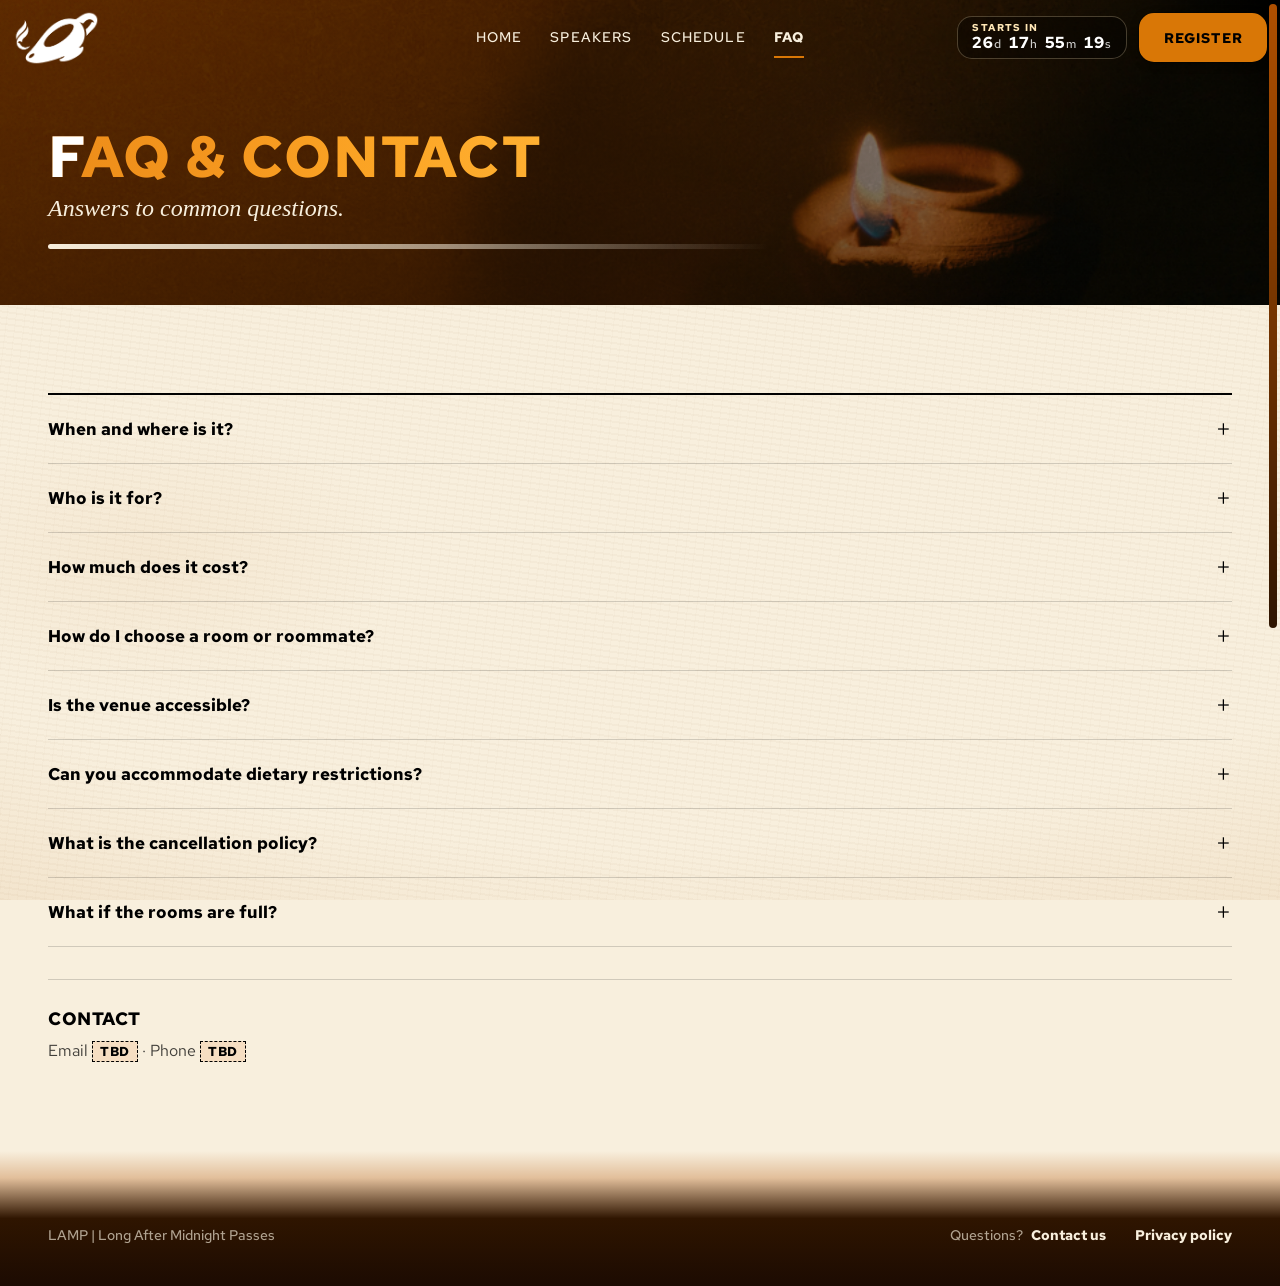
==== commit 883489ea: "Title burn: calmer molten glow, 3s Co-Authored-By: Claude Sonnet 5.5 <noreply@anthropic.com> Claude-" ====
--- a/faq.html
+++ b/faq.html
@@ -11,7 +11,7 @@
   <link rel="preconnect" href="https://fonts.googleapis.com">
   <link rel="preconnect" href="https://fonts.gstatic.com" crossorigin>
   <link rel="stylesheet" href="https://fonts.googleapis.com/css2?family=IM+Fell+English:ital@1&family=Red+Hat+Text:wght@300;400;500;700&display=swap">
-  <link rel="stylesheet" href="css/styles.css?v=55">
+  <link rel="stylesheet" href="css/styles.css?v=56">
 </head>
 <body class="photo-top">
   <header class="site-header">
--- a/css/styles.css
+++ b/css/styles.css
@@ -550,36 +550,28 @@
 
 /* ---- Title light-up: the big titles start dim and ignite left to right once on load ---- */
 @keyframes ignite {
-  0% { -webkit-mask-position: 100.0% 0; mask-position: 100.0% 0; background-position: 100.0% 0, 0 0; filter: drop-shadow(0 0 11px rgba(255,150,30,0.69)) drop-shadow(0 0 30px rgba(255,70,0,0.41)); }
-  5% { -webkit-mask-position: 95.0% 0; mask-position: 95.0% 0; background-position: 95.0% 0, 0 0; filter: drop-shadow(0 0 15px rgba(255,150,30,0.62)) drop-shadow(0 0 20px rgba(255,70,0,0.37)); }
-  10% { -webkit-mask-position: 90.0% 0; mask-position: 90.0% 0; background-position: 90.0% 0, 0 0; filter: drop-shadow(0 0 8px rgba(255,150,30,0.73)) drop-shadow(0 0 27px rgba(255,70,0,0.44)); }
-  15% { -webkit-mask-position: 85.0% 0; mask-position: 85.0% 0; background-position: 85.0% 0, 0 0; filter: drop-shadow(0 0 20px rgba(255,150,30,1.00)) drop-shadow(0 0 19px rgba(255,70,0,0.60)); }
-  20% { -webkit-mask-position: 80.0% 0; mask-position: 80.0% 0; background-position: 80.0% 0, 0 0; filter: drop-shadow(0 0 11px rgba(255,150,30,0.78)) drop-shadow(0 0 29px rgba(255,70,0,0.47)); }
-  25% { -webkit-mask-position: 75.0% 0; mask-position: 75.0% 0; background-position: 75.0% 0, 0 0; filter: drop-shadow(0 0 12px rgba(255,150,30,0.90)) drop-shadow(0 0 21px rgba(255,70,0,0.54)); }
-  30% { -webkit-mask-position: 70.0% 0; mask-position: 70.0% 0; background-position: 70.0% 0, 0 0; filter: drop-shadow(0 0 12px rgba(255,150,30,0.65)) drop-shadow(0 0 18px rgba(255,70,0,0.39)); }
-  35% { -webkit-mask-position: 65.0% 0; mask-position: 65.0% 0; background-position: 65.0% 0, 0 0; filter: drop-shadow(0 0 18px rgba(255,150,30,0.91)) drop-shadow(0 0 26px rgba(255,70,0,0.55)); }
-  40% { -webkit-mask-position: 60.0% 0; mask-position: 60.0% 0; background-position: 60.0% 0, 0 0; filter: drop-shadow(0 0 11px rgba(255,150,30,0.62)) drop-shadow(0 0 27px rgba(255,70,0,0.37)); }
-  45% { -webkit-mask-position: 55.0% 0; mask-position: 55.0% 0; background-position: 55.0% 0, 0 0; filter: drop-shadow(0 0 18px rgba(255,150,30,0.94)) drop-shadow(0 0 29px rgba(255,70,0,0.56)); }
-  50% { -webkit-mask-position: 50.0% 0; mask-position: 50.0% 0; background-position: 50.0% 0, 0 0; filter: drop-shadow(0 0 9px rgba(255,150,30,0.93)) drop-shadow(0 0 28px rgba(255,70,0,0.56)); }
-  55% { -webkit-mask-position: 45.0% 0; mask-position: 45.0% 0; background-position: 45.0% 0, 0 0; filter: drop-shadow(0 0 18px rgba(255,150,30,0.72)) drop-shadow(0 0 25px rgba(255,70,0,0.43)); }
-  60% { -webkit-mask-position: 40.0% 0; mask-position: 40.0% 0; background-position: 40.0% 0, 0 0; filter: drop-shadow(0 0 10px rgba(255,150,30,0.66)) drop-shadow(0 0 26px rgba(255,70,0,0.40)); }
-  65% { -webkit-mask-position: 35.0% 0; mask-position: 35.0% 0; background-position: 35.0% 0, 0 0; filter: drop-shadow(0 0 9px rgba(255,150,30,0.98)) drop-shadow(0 0 27px rgba(255,70,0,0.59)); }
-  70% { -webkit-mask-position: 30.0% 0; mask-position: 30.0% 0; background-position: 30.0% 0, 0 0; filter: drop-shadow(0 0 8px rgba(255,150,30,0.96)) drop-shadow(0 0 27px rgba(255,70,0,0.58)); }
-  75% { -webkit-mask-position: 25.0% 0; mask-position: 25.0% 0; background-position: 25.0% 0, 0 0; filter: drop-shadow(0 0 20px rgba(255,150,30,0.78)) drop-shadow(0 0 31px rgba(255,70,0,0.47)); }
-  80% { -webkit-mask-position: 20.0% 0; mask-position: 20.0% 0; background-position: 20.0% 0, 0 0; filter: drop-shadow(0 0 14px rgba(255,150,30,0.82)) drop-shadow(0 0 31px rgba(255,70,0,0.49)); }
-  85% { -webkit-mask-position: 15.0% 0; mask-position: 15.0% 0; background-position: 15.0% 0, 0 0; filter: drop-shadow(0 0 11px rgba(255,150,30,0.47)) drop-shadow(0 0 20px rgba(255,70,0,0.28)); }
-  90% { -webkit-mask-position: 10.0% 0; mask-position: 10.0% 0; background-position: 10.0% 0, 0 0; filter: drop-shadow(0 0 6px rgba(255,150,30,0.46)) drop-shadow(0 0 9px rgba(255,70,0,0.27)); }
-  95% { -webkit-mask-position: 5.0% 0; mask-position: 5.0% 0; background-position: 5.0% 0, 0 0; filter: drop-shadow(0 0 2px rgba(255,150,30,0.14)) drop-shadow(0 0 7px rgba(255,70,0,0.09)); }
-  100% { -webkit-mask-position: 0.0% 0; mask-position: 0.0% 0; background-position: 0.0% 0, 0 0; filter: drop-shadow(0 0 0 rgba(255,100,10,0)) drop-shadow(0 0 0 rgba(255,60,0,0)); }
+  0% { -webkit-mask-position: 100.0% 0; mask-position: 100.0% 0; background-position: 100.0% 0, 0 0; filter: drop-shadow(0 0 0px rgba(255,120,20,0.00)) drop-shadow(0 0 0px rgba(220,50,0,0.00)); }
+  8.3% { -webkit-mask-position: 91.7% 0; mask-position: 91.7% 0; background-position: 91.7% 0, 0 0; filter: drop-shadow(0 0 4px rgba(255,120,20,0.26)) drop-shadow(0 0 8px rgba(220,50,0,0.14)); }
+  16.7% { -webkit-mask-position: 83.3% 0; mask-position: 83.3% 0; background-position: 83.3% 0, 0 0; filter: drop-shadow(0 0 6px rgba(255,120,20,0.45)) drop-shadow(0 0 13px rgba(220,50,0,0.24)); }
+  25% { -webkit-mask-position: 75.0% 0; mask-position: 75.0% 0; background-position: 75.0% 0, 0 0; filter: drop-shadow(0 0 8px rgba(255,120,20,0.59)) drop-shadow(0 0 17px rgba(220,50,0,0.31)); }
+  33.3% { -webkit-mask-position: 66.7% 0; mask-position: 66.7% 0; background-position: 66.7% 0, 0 0; filter: drop-shadow(0 0 9px rgba(255,120,20,0.68)) drop-shadow(0 0 20px rgba(220,50,0,0.36)); }
+  41.7% { -webkit-mask-position: 58.3% 0; mask-position: 58.3% 0; background-position: 58.3% 0, 0 0; filter: drop-shadow(0 0 10px rgba(255,120,20,0.74)) drop-shadow(0 0 22px rgba(220,50,0,0.39)); }
+  50% { -webkit-mask-position: 50.0% 0; mask-position: 50.0% 0; background-position: 50.0% 0, 0 0; filter: drop-shadow(0 0 10px rgba(255,120,20,0.75)) drop-shadow(0 0 22px rgba(220,50,0,0.40)); }
+  58.3% { -webkit-mask-position: 41.7% 0; mask-position: 41.7% 0; background-position: 41.7% 0, 0 0; filter: drop-shadow(0 0 10px rgba(255,120,20,0.71)) drop-shadow(0 0 21px rgba(220,50,0,0.38)); }
+  66.7% { -webkit-mask-position: 33.3% 0; mask-position: 33.3% 0; background-position: 33.3% 0, 0 0; filter: drop-shadow(0 0 8px rgba(255,120,20,0.63)) drop-shadow(0 0 19px rgba(220,50,0,0.34)); }
+  75% { -webkit-mask-position: 25.0% 0; mask-position: 25.0% 0; background-position: 25.0% 0, 0 0; filter: drop-shadow(0 0 7px rgba(255,120,20,0.51)) drop-shadow(0 0 15px rgba(220,50,0,0.27)); }
+  83.3% { -webkit-mask-position: 16.7% 0; mask-position: 16.7% 0; background-position: 16.7% 0, 0 0; filter: drop-shadow(0 0 5px rgba(255,120,20,0.35)) drop-shadow(0 0 10px rgba(220,50,0,0.19)); }
+  91.7% { -webkit-mask-position: 8.3% 0; mask-position: 8.3% 0; background-position: 8.3% 0, 0 0; filter: drop-shadow(0 0 2px rgba(255,120,20,0.14)) drop-shadow(0 0 4px rgba(220,50,0,0.07)); }
+  100% { -webkit-mask-position: 0.0% 0; mask-position: 0.0% 0; background-position: 0.0% 0, 0 0; filter: drop-shadow(0 0 0px rgba(255,120,20,0.00)) drop-shadow(0 0 0px rgba(220,50,0,0.00)); }
 }
 .page-head h1, .hero h1.lamp-stack {
   -webkit-mask-image: linear-gradient(90deg, #000 40%, rgba(0, 0, 0, .25) 60%); mask-image: linear-gradient(90deg, #000 40%, rgba(0, 0, 0, .25) 60%);
   -webkit-mask-size: 250% 100%; mask-size: 250% 100%; -webkit-mask-repeat: no-repeat; mask-repeat: no-repeat;
   -webkit-mask-position: 0 0; mask-position: 0 0;
-  /* a white-hot edge with a red-orange fringe rides along the front of the glow, so the title looks like it is burning across */
-  background-image: linear-gradient(90deg, transparent 34%, rgba(190, 30, 0, .75) 43%, rgba(255, 120, 10, .95) 47.5%, rgba(255, 246, 205, 1) 50.2%, rgba(255, 170, 50, .85) 53%, transparent 60%), linear-gradient(90deg, #ea8a18 0%, #f4961e 35%, #fca525 65%, #ffb234 100%);
+  /* a soft molten-orange edge moves across, like letters heating up in a fire */
+  background-image: linear-gradient(90deg, transparent 36%, rgba(200, 50, 0, .55) 45%, rgba(255, 150, 40, .85) 50%, rgba(255, 120, 20, .4) 55%, transparent 62%), linear-gradient(90deg, #ea8a18 0%, #f4961e 35%, #fca525 65%, #ffb234 100%);
   background-size: 250% 100%, 100% 100%; background-repeat: no-repeat;
-  animation: ignite 4.5s linear .3s both;   /* 4.5s = how long the burn takes; the glow flickers as it goes */
+  animation: ignite 3s ease-in-out .3s both;   /* 3s = how long the glow takes to travel across */
   /* padding gives the glow room inside the mask so it is not cut off in a box; the margins cancel the padding out */
   padding: 36px; margin: -36px -36px calc(.4rem - 36px) -36px;
   background-origin: content-box; background-clip: text; -webkit-background-clip: text;
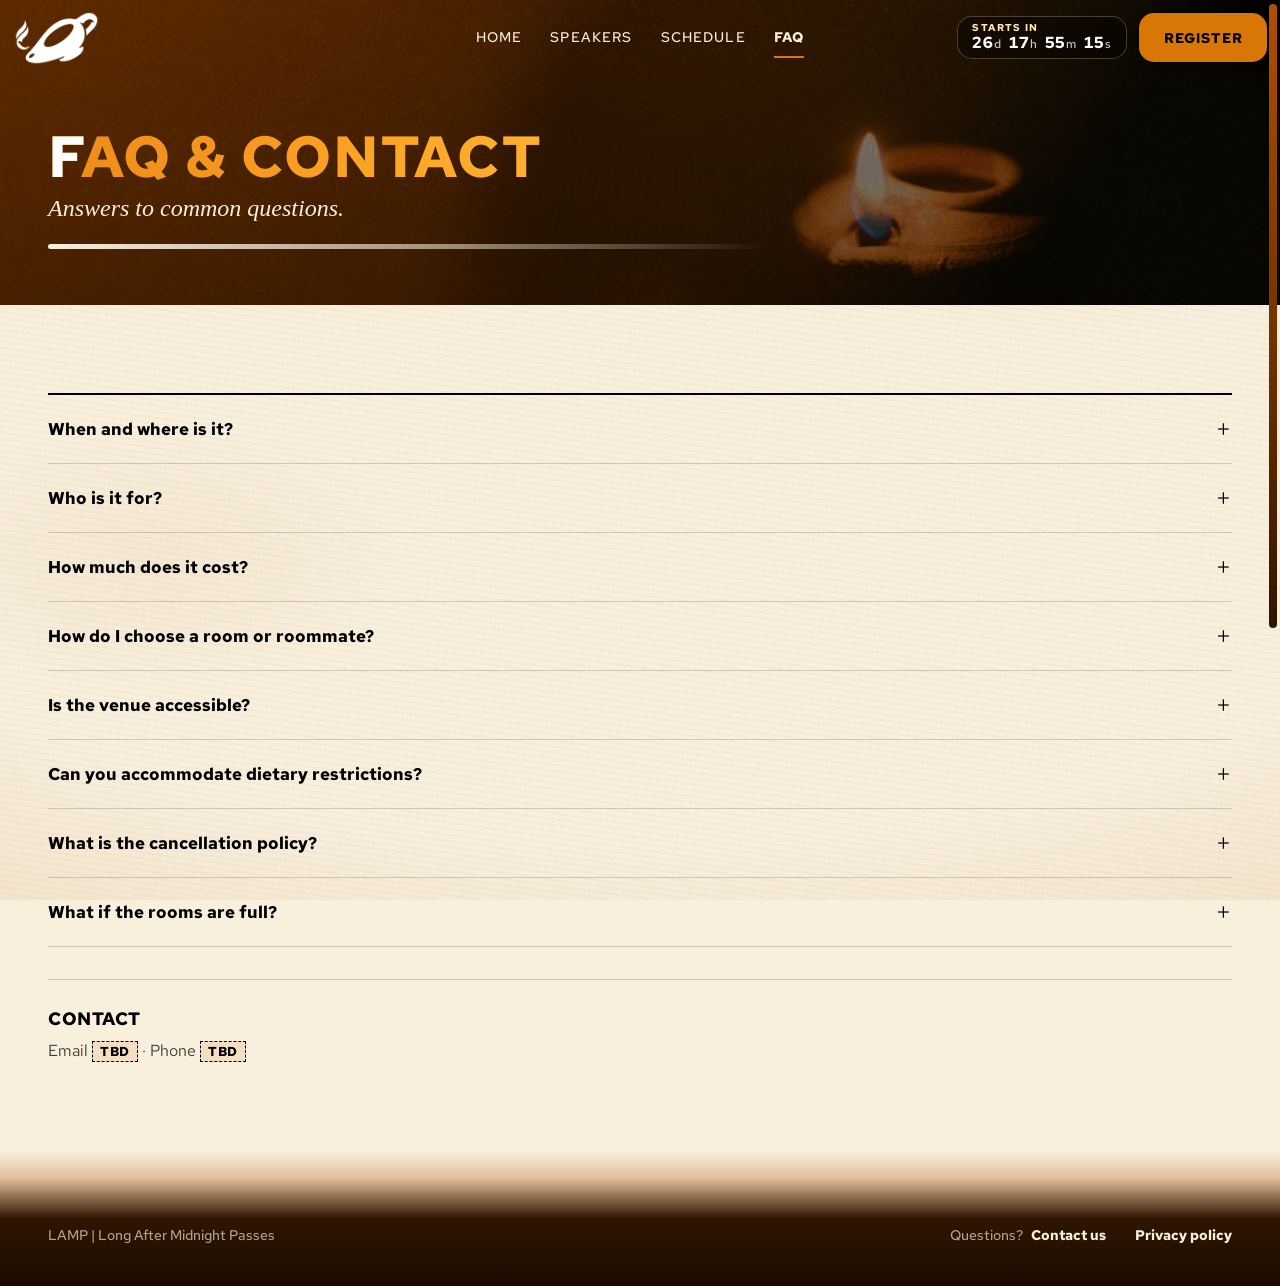
==== commit edd7a459: "Restyle mobile tab bar: dark ember bar, rounded top, lit-flame active tab Co-Authored-By: Claude Son" ====
--- a/faq.html
+++ b/faq.html
@@ -11,7 +11,7 @@
   <link rel="preconnect" href="https://fonts.googleapis.com">
   <link rel="preconnect" href="https://fonts.gstatic.com" crossorigin>
   <link rel="stylesheet" href="https://fonts.googleapis.com/css2?family=IM+Fell+English:ital@1&family=Red+Hat+Text:wght@300;400;500;700&display=swap">
-  <link rel="stylesheet" href="css/styles.css?v=56">
+  <link rel="stylesheet" href="css/styles.css?v=58">
 </head>
 <body class="photo-top">
   <header class="site-header">
--- a/css/styles.css
+++ b/css/styles.css
@@ -391,15 +391,28 @@
   body { padding-bottom: calc(4.5rem + env(safe-area-inset-bottom)); }
   .tabbar {
     display: flex; position: fixed; z-index: 60; left: 0; right: 0; bottom: 0;
-    background: var(--parchment); border-top: 1px solid var(--rule);
-    padding: .3rem .3rem calc(.3rem + env(safe-area-inset-bottom));
+    background: linear-gradient(180deg, rgba(46, 21, 5, .96) 0%, rgba(24, 10, 2, .98) 100%);
+    -webkit-backdrop-filter: blur(10px); backdrop-filter: blur(10px);
+    border-radius: 22px 22px 0 0; border-top: 1px solid rgba(228, 102, 0, .45);
+    box-shadow: 0 -10px 28px rgba(0, 0, 0, .35), 0 -1px 18px rgba(228, 102, 0, .12);
+    padding: .8rem .4rem calc(.4rem + env(safe-area-inset-bottom));
   }
   .tabbar a {
-    flex: 1 1 0; display: flex; flex-direction: column; align-items: center; justify-content: center; gap: 2px;
-    min-height: 56px; color: var(--ink); text-decoration: none; font-size: .72rem; font-weight: 500;
-    letter-spacing: .06em; text-transform: uppercase;
+    position: relative; flex: 1 1 0; display: flex; flex-direction: column; align-items: center; justify-content: center; gap: 3px;
+    min-height: 54px; color: #cdb99a; text-decoration: none; font-size: .68rem; font-weight: 500;
+    letter-spacing: .08em; text-transform: uppercase; transition: color .25s;
   }
-  .tabbar a[aria-current="page"] { background: var(--orange); color: #000; font-weight: 700; }
+  .tabbar a svg { transition: transform .25s, filter .25s; }
+  /* the current page glows like a lit flame: warm color, soft glow, and a small flame-drop above it */
+  .tabbar a[aria-current="page"] { color: #ffb04a; font-weight: 700; }
+  .tabbar a[aria-current="page"] svg { transform: translateY(-1px); filter: drop-shadow(0 0 6px rgba(255, 140, 30, .85)); }
+  .tabbar a[aria-current="page"]::before {
+    content: ""; position: absolute; top: -.45rem; left: 50%; width: 9px; height: 12px; margin-left: -4.5px;
+    border-radius: 50% 50% 50% 50% / 62% 62% 38% 38%;
+    background: radial-gradient(ellipse at 50% 70%, #fff3c4 0%, #ffb04a 45%, rgba(228, 102, 0, 0) 100%);
+    filter: drop-shadow(0 0 5px rgba(255, 140, 30, .9));
+  }
+  .tabbar a:active svg { transform: scale(.92); }
 
   .btn { min-height: 52px; }
   .speaker-tile span { font-size: .85rem; }
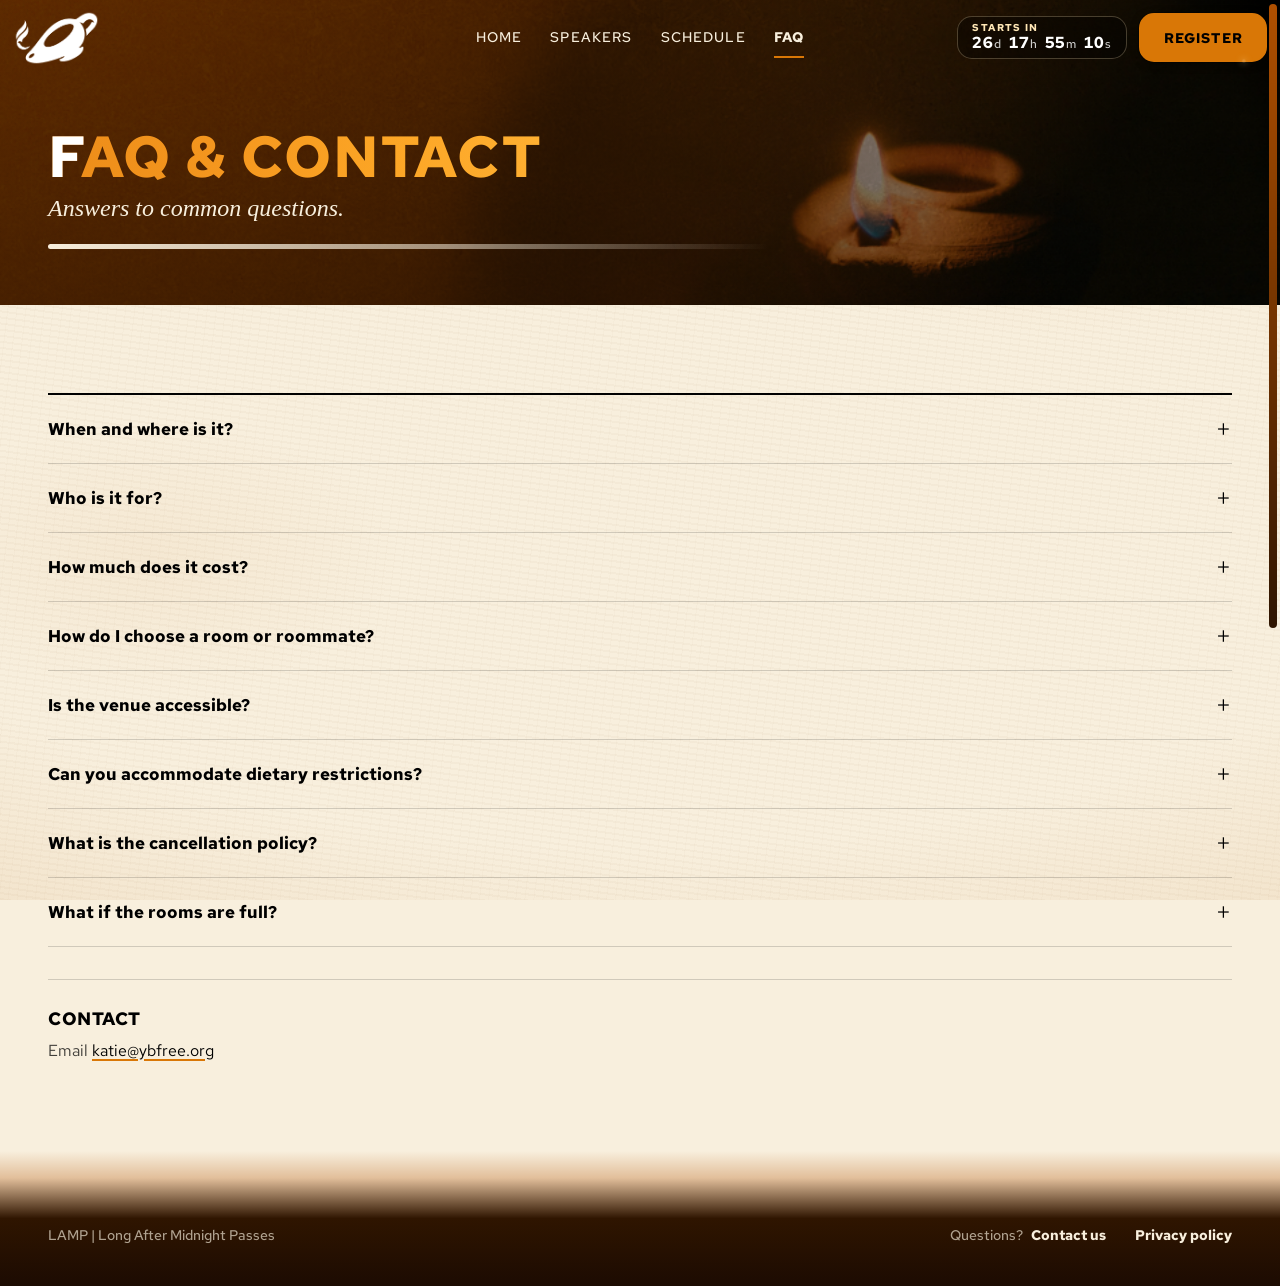
==== commit 5f267e75: "Add Matthew 25:1-13 reference, contact email, lodging capacity Co-Authored-By: Claude Sonnet 5.5 <no" ====
--- a/faq.html
+++ b/faq.html
@@ -30,15 +30,15 @@
       <div class="wrap">
         <details class="faq"><summary>When and where is it?</summary><div class="answer"><p>Friday Jan 1 at 6:30 PM through Saturday Jan 2 at 2:30 PM, 2027, at Pleasantville Family Camp, 260 3rd St, Pleasantville, PA 16341.</p></div></details>
         <details class="faq"><summary>Who is it for?</summary><div class="answer"><p>Young adults ages 18&ndash;30.</p></div></details>
-        <details class="faq"><summary>How much does it cost?</summary><div class="answer"><p>Registration is $20 and is non-refundable. Registration closes Dec 26. Room details <span class="tbd">TBD</span></p></div></details>
-        <details class="faq"><summary>How do I choose a room or roommate?</summary><div class="answer"><p>Rooms at the camp are shared. Room and roommate details will be confirmed soon <span class="tbd">TBD</span></p></div></details>
+        <details class="faq"><summary>How much does it cost?</summary><div class="answer"><p>Registration is $20 and is non-refundable. Registration closes Dec 26.</p></div></details>
+        <details class="faq"><summary>How do I choose a room or roommate?</summary><div class="answer"><p>Rooms at the camp are shared. There is enough space for 50 people, first come, first served. Roommate details will be confirmed soon <span class="tbd">TBD</span></p></div></details>
         <details class="faq"><summary>Is the venue accessible?</summary><div class="answer"><p>Contact us before the event with any accessibility needs so we can plan ahead.</p></div></details>
         <details class="faq"><summary>Can you accommodate dietary restrictions?</summary><div class="answer"><p>Contact us with any dietary or allergy restrictions so we can plan meals. Details <span class="tbd">TBD</span></p></div></details>
         <details class="faq"><summary>What is the cancellation policy?</summary><div class="answer"><p>The $20 registration fee is non-refundable.</p></div></details>
-        <details class="faq"><summary>What if the rooms are full?</summary><div class="answer"><p>Nearby hotels and other options will be listed here if we run out of rooms <span class="tbd">TBD</span></p></div></details>
+        <details class="faq"><summary>What if the rooms are full?</summary><div class="answer"><p>There is enough space for 50 people, and spots are first come, first served, so register early. If we fill up, we will share other options here.</p></div></details>
         <div class="card" id="contact" style="margin-top:2rem">
           <h3>Contact</h3>
-          <p>Email <span class="tbd">TBD</span> &middot; Phone <span class="tbd">TBD</span></p>
+          <p>Email <a href="mailto:katie@ybfree.org">katie@ybfree.org</a></p>
         </div>
       </div>
     </section>
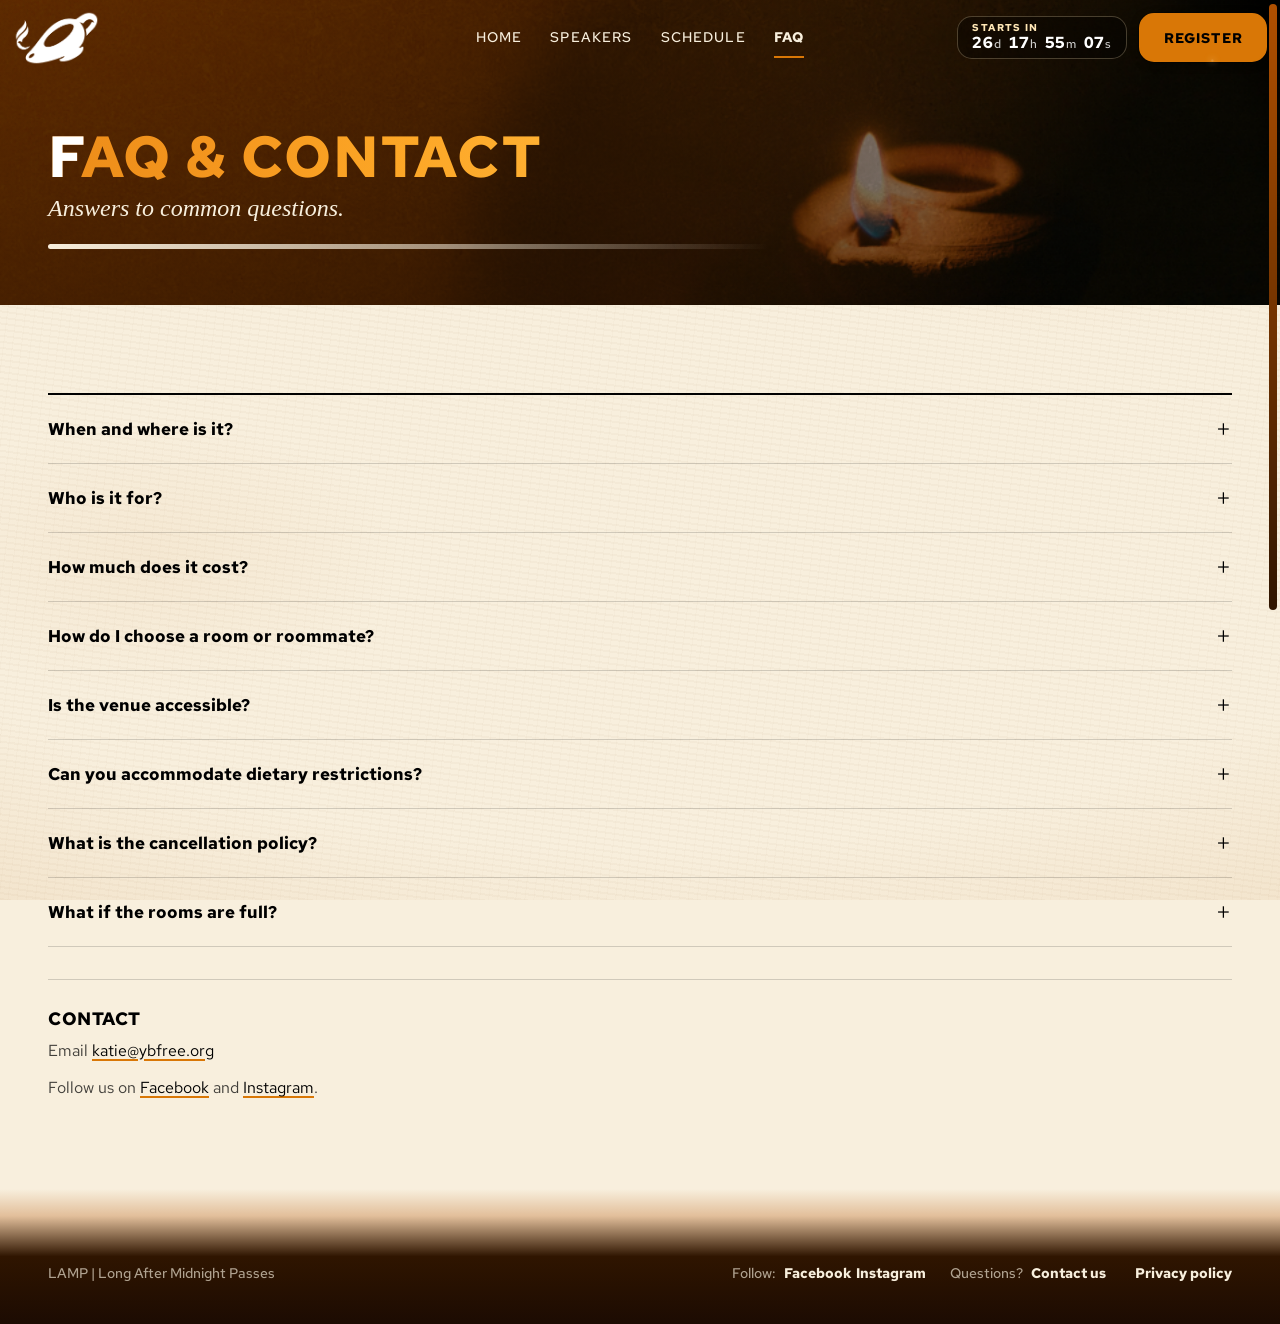
==== commit c978eacb: "Add Facebook and Instagram links to footer, FAQ contact, privacy policy Co-Authored-By: Claude Sonne" ====
--- a/faq.html
+++ b/faq.html
@@ -39,6 +39,7 @@
         <div class="card" id="contact" style="margin-top:2rem">
           <h3>Contact</h3>
           <p>Email <a href="mailto:katie@ybfree.org">katie@ybfree.org</a></p>
+          <p>Follow us on <a href="https://www.facebook.com/share/1FibJCZPeU/" target="_blank" rel="noopener">Facebook</a> and <a href="https://www.instagram.com/lampconference" target="_blank" rel="noopener">Instagram</a>.</p>
         </div>
       </div>
     </section>
@@ -46,7 +47,7 @@
   <footer class="site-footer">
     <div class="wrap">
       <span>LAMP | Long After Midnight Passes</span>
-      <span class="footer-links"><span>Questions? <a href="faq.html#contact">Contact us</a></span><a href="privacy.html">Privacy policy</a></span>
+      <span class="footer-links"><span>Follow: <a href="https://www.facebook.com/share/1FibJCZPeU/" target="_blank" rel="noopener">Facebook</a><a href="https://www.instagram.com/lampconference" target="_blank" rel="noopener">Instagram</a></span><span>Questions? <a href="faq.html#contact">Contact us</a></span><a href="privacy.html">Privacy policy</a></span>
     </div>
   </footer>
 <nav class="tabbar" aria-label="Quick links"><a href="index.html"><svg viewBox="0 0 24 24" width="24" height="24" fill="none" stroke="currentColor" stroke-width="2" stroke-linecap="round" stroke-linejoin="round" aria-hidden="true"><path d="M3 11l9-8 9 8M5 10v10h14V10"/></svg><span>Home</span></a><a href="speakers.html"><svg viewBox="0 0 24 24" width="24" height="24" fill="none" stroke="currentColor" stroke-width="2" stroke-linecap="round" stroke-linejoin="round" aria-hidden="true"><circle cx="12" cy="8" r="4"/><path d="M4 21c0-4 4-6 8-6s8 2 8 6"/></svg><span>Speakers</span></a><a href="schedule.html"><svg viewBox="0 0 24 24" width="24" height="24" fill="none" stroke="currentColor" stroke-width="2" stroke-linecap="round" stroke-linejoin="round" aria-hidden="true"><rect x="3" y="5" width="18" height="16" rx="3"/><path d="M3 10h18M8 3v4M16 3v4"/></svg><span>Schedule</span></a><a href="faq.html" aria-current="page"><svg viewBox="0 0 24 24" width="24" height="24" fill="none" stroke="currentColor" stroke-width="2" stroke-linecap="round" stroke-linejoin="round" aria-hidden="true"><circle cx="12" cy="12" r="9"/><path d="M9.5 9.5a2.5 2.5 0 115 .5c0 1.5-2.5 2-2.5 3.5M12 17v.01"/></svg><span>FAQ</span></a></nav>
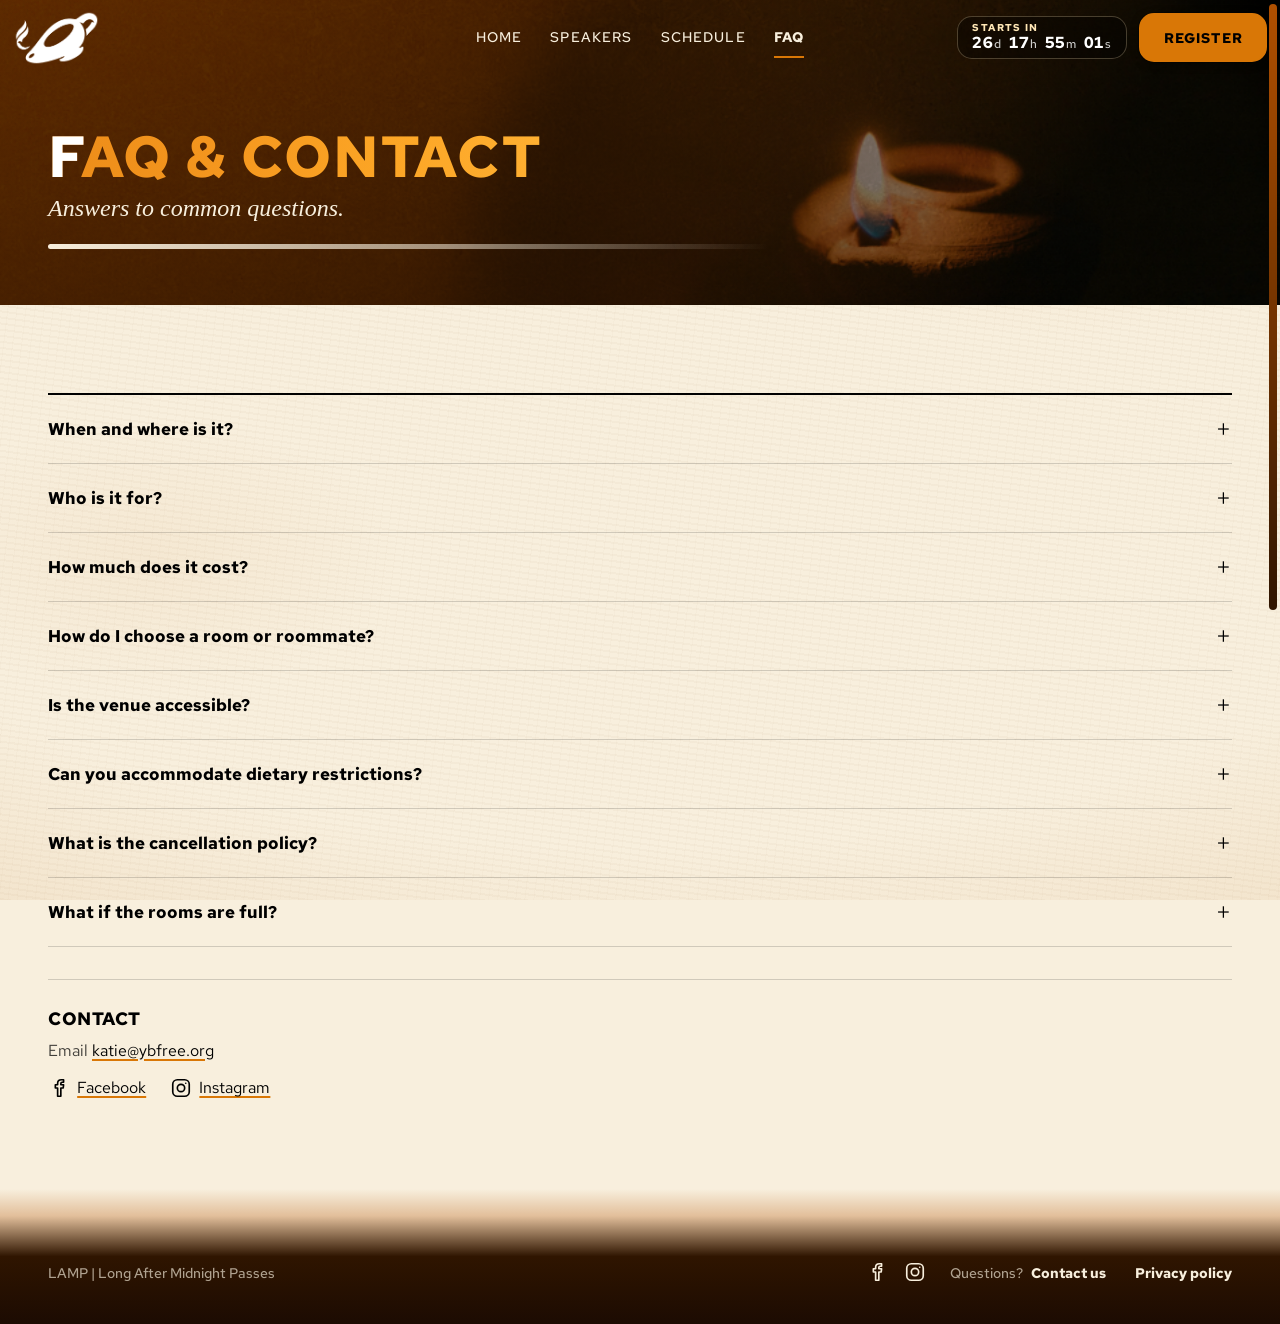
==== commit 4bd160a3: "Use icons for Facebook and Instagram links Co-Authored-By: Claude Sonnet 5.5 <noreply@anthropic.com>" ====
--- a/faq.html
+++ b/faq.html
@@ -11,7 +11,7 @@
   <link rel="preconnect" href="https://fonts.googleapis.com">
   <link rel="preconnect" href="https://fonts.gstatic.com" crossorigin>
   <link rel="stylesheet" href="https://fonts.googleapis.com/css2?family=IM+Fell+English:ital@1&family=Red+Hat+Text:wght@300;400;500;700&display=swap">
-  <link rel="stylesheet" href="css/styles.css?v=58">
+  <link rel="stylesheet" href="css/styles.css?v=60">
 </head>
 <body class="photo-top">
   <header class="site-header">
@@ -39,7 +39,7 @@
         <div class="card" id="contact" style="margin-top:2rem">
           <h3>Contact</h3>
           <p>Email <a href="mailto:katie@ybfree.org">katie@ybfree.org</a></p>
-          <p>Follow us on <a href="https://www.facebook.com/share/1FibJCZPeU/" target="_blank" rel="noopener">Facebook</a> and <a href="https://www.instagram.com/lampconference" target="_blank" rel="noopener">Instagram</a>.</p>
+          <p class="social-row"><a href="https://www.facebook.com/share/1FibJCZPeU/" target="_blank" rel="noopener"><svg viewBox="0 0 24 24" width="22" height="22" fill="none" stroke="currentColor" stroke-width="1.8" stroke-linecap="round" stroke-linejoin="round" aria-hidden="true"><path d="M14 8.5V7c0-.8.5-1.3 1.4-1.3H17V3h-2.4C11.9 3 10.5 4.6 10.5 6.8v1.7H8V12h2.5v9H14v-9h2.6l.4-3.5z"/></svg>Facebook</a><a href="https://www.instagram.com/lampconference" target="_blank" rel="noopener"><svg viewBox="0 0 24 24" width="22" height="22" fill="none" stroke="currentColor" stroke-width="1.8" stroke-linecap="round" stroke-linejoin="round" aria-hidden="true"><rect x="3" y="3" width="18" height="18" rx="5"/><circle cx="12" cy="12" r="4"/><circle cx="17.2" cy="6.8" r=".9" fill="currentColor" stroke="none"/></svg>Instagram</a></p>
         </div>
       </div>
     </section>
@@ -47,7 +47,7 @@
   <footer class="site-footer">
     <div class="wrap">
       <span>LAMP | Long After Midnight Passes</span>
-      <span class="footer-links"><span>Follow: <a href="https://www.facebook.com/share/1FibJCZPeU/" target="_blank" rel="noopener">Facebook</a><a href="https://www.instagram.com/lampconference" target="_blank" rel="noopener">Instagram</a></span><span>Questions? <a href="faq.html#contact">Contact us</a></span><a href="privacy.html">Privacy policy</a></span>
+      <span class="footer-links"><span class="social"><a href="https://www.facebook.com/share/1FibJCZPeU/" target="_blank" rel="noopener" aria-label="LAMP on Facebook" title="Facebook"><svg viewBox="0 0 24 24" width="22" height="22" fill="none" stroke="currentColor" stroke-width="1.8" stroke-linecap="round" stroke-linejoin="round" aria-hidden="true"><path d="M14 8.5V7c0-.8.5-1.3 1.4-1.3H17V3h-2.4C11.9 3 10.5 4.6 10.5 6.8v1.7H8V12h2.5v9H14v-9h2.6l.4-3.5z"/></svg></a><a href="https://www.instagram.com/lampconference" target="_blank" rel="noopener" aria-label="LAMP on Instagram" title="Instagram"><svg viewBox="0 0 24 24" width="22" height="22" fill="none" stroke="currentColor" stroke-width="1.8" stroke-linecap="round" stroke-linejoin="round" aria-hidden="true"><rect x="3" y="3" width="18" height="18" rx="5"/><circle cx="12" cy="12" r="4"/><circle cx="17.2" cy="6.8" r=".9" fill="currentColor" stroke="none"/></svg></a></span><span>Questions? <a href="faq.html#contact">Contact us</a></span><a href="privacy.html">Privacy policy</a></span>
     </div>
   </footer>
 <nav class="tabbar" aria-label="Quick links"><a href="index.html"><svg viewBox="0 0 24 24" width="24" height="24" fill="none" stroke="currentColor" stroke-width="2" stroke-linecap="round" stroke-linejoin="round" aria-hidden="true"><path d="M3 11l9-8 9 8M5 10v10h14V10"/></svg><span>Home</span></a><a href="speakers.html"><svg viewBox="0 0 24 24" width="24" height="24" fill="none" stroke="currentColor" stroke-width="2" stroke-linecap="round" stroke-linejoin="round" aria-hidden="true"><circle cx="12" cy="8" r="4"/><path d="M4 21c0-4 4-6 8-6s8 2 8 6"/></svg><span>Speakers</span></a><a href="schedule.html"><svg viewBox="0 0 24 24" width="24" height="24" fill="none" stroke="currentColor" stroke-width="2" stroke-linecap="round" stroke-linejoin="round" aria-hidden="true"><rect x="3" y="5" width="18" height="16" rx="3"/><path d="M3 10h18M8 3v4M16 3v4"/></svg><span>Schedule</span></a><a href="faq.html" aria-current="page"><svg viewBox="0 0 24 24" width="24" height="24" fill="none" stroke="currentColor" stroke-width="2" stroke-linecap="round" stroke-linejoin="round" aria-hidden="true"><circle cx="12" cy="12" r="9"/><path d="M9.5 9.5a2.5 2.5 0 115 .5c0 1.5-2.5 2-2.5 3.5M12 17v.01"/></svg><span>FAQ</span></a></nav>
--- a/css/styles.css
+++ b/css/styles.css
@@ -591,3 +591,11 @@
 }
 .hero h1.lamp-stack { margin-bottom: -36px; }
 @media (prefers-reduced-motion: reduce) { .page-head h1, .hero h1.lamp-stack { animation: none; } }
+
+/* ---- Social icons (footer and FAQ contact card) ---- */
+.site-footer .social { display: inline-flex; align-items: center; gap: 1rem; }
+.site-footer .social a { padding: 0; display: inline-flex; }
+.site-footer .social svg { transition: transform .2s; }
+.site-footer .social a:hover svg { transform: translateY(-2px); }
+.social-row { display: flex; flex-wrap: wrap; gap: .5rem 1.5rem; }
+.social-row a { display: inline-flex; align-items: center; gap: .45rem; }
